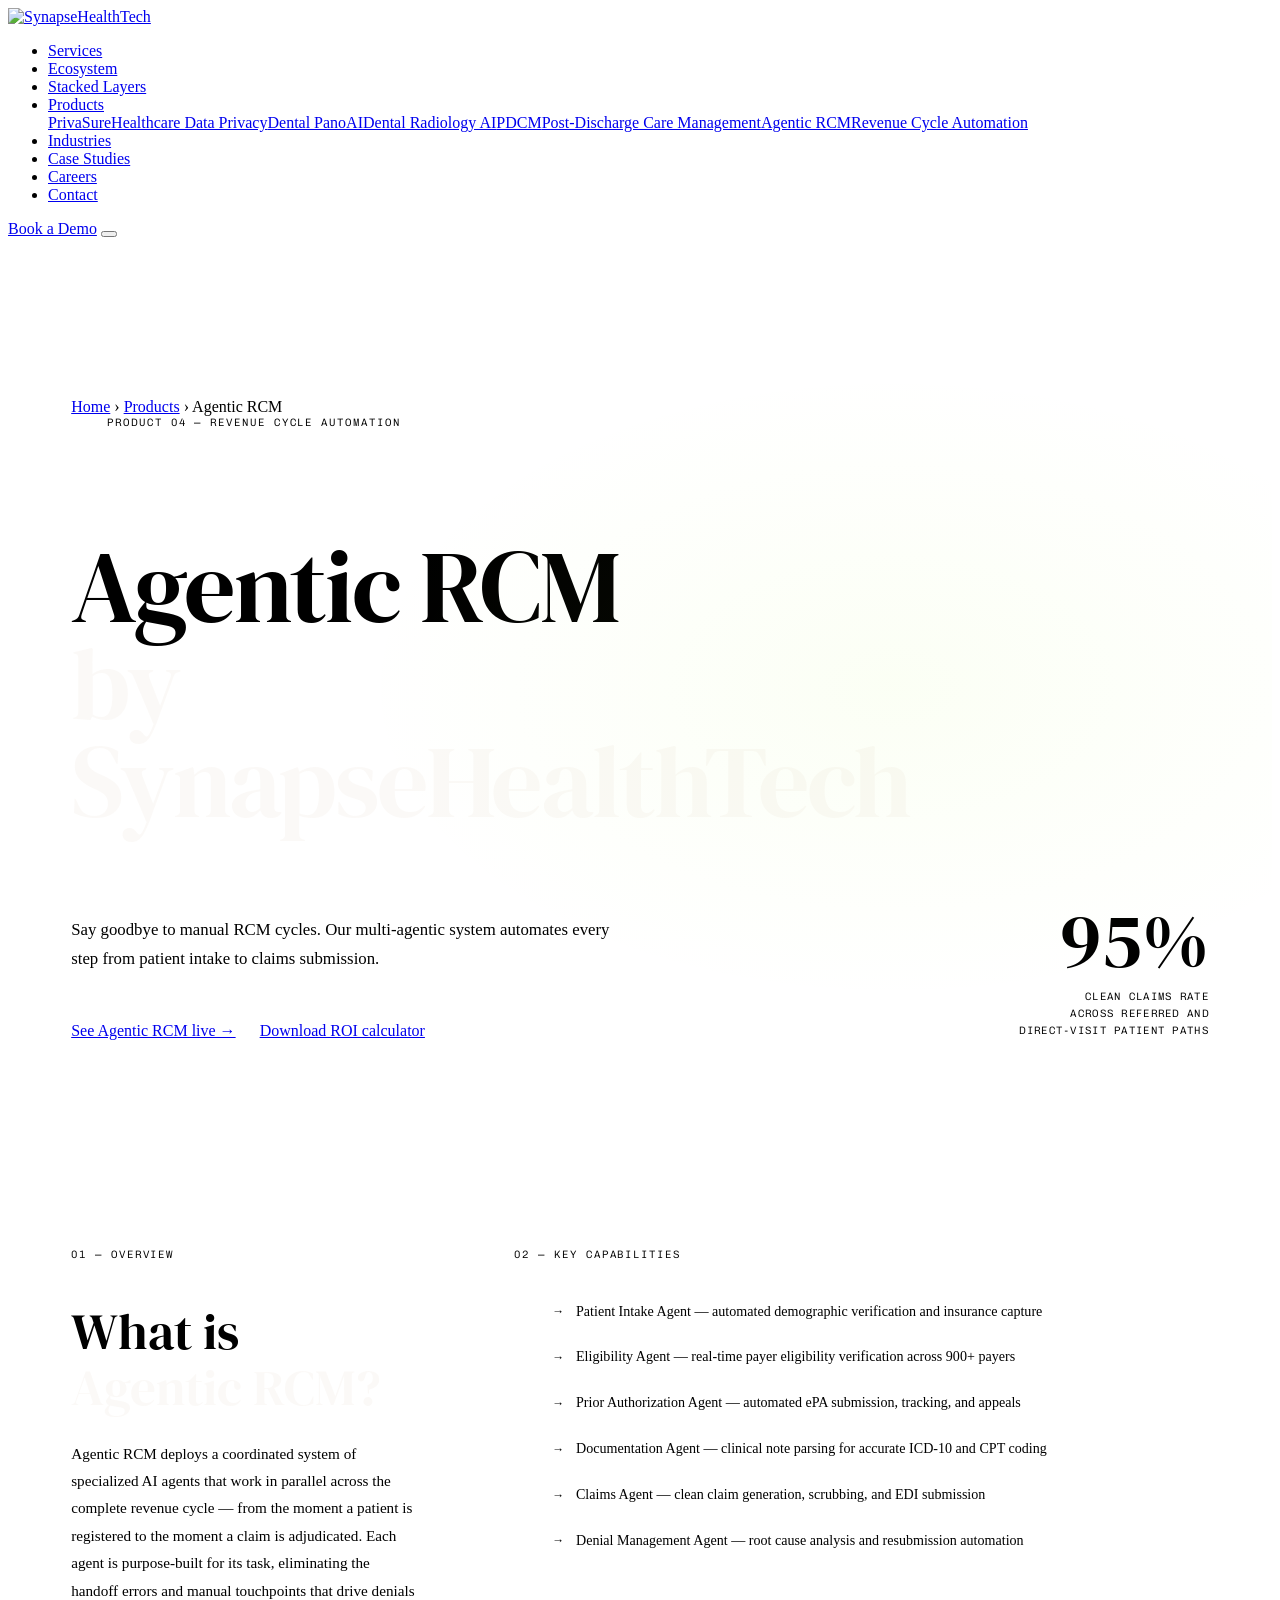
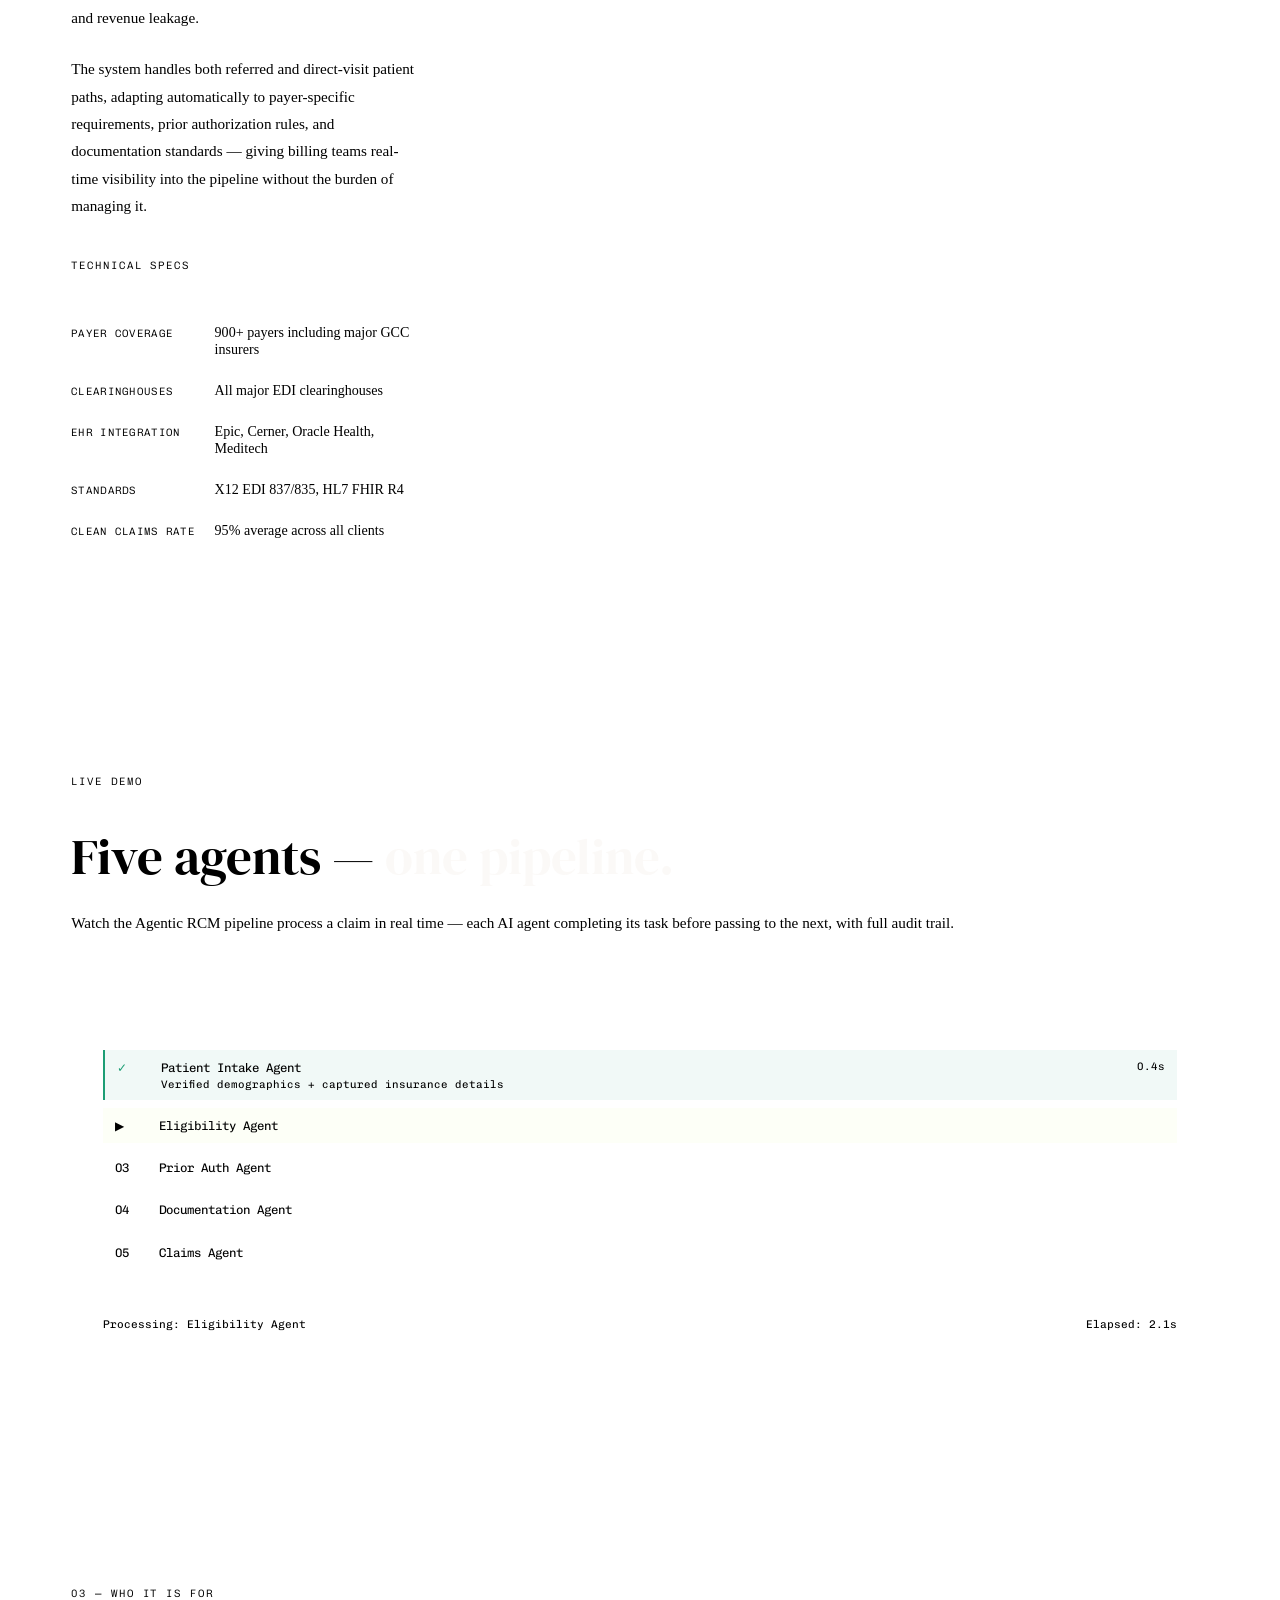
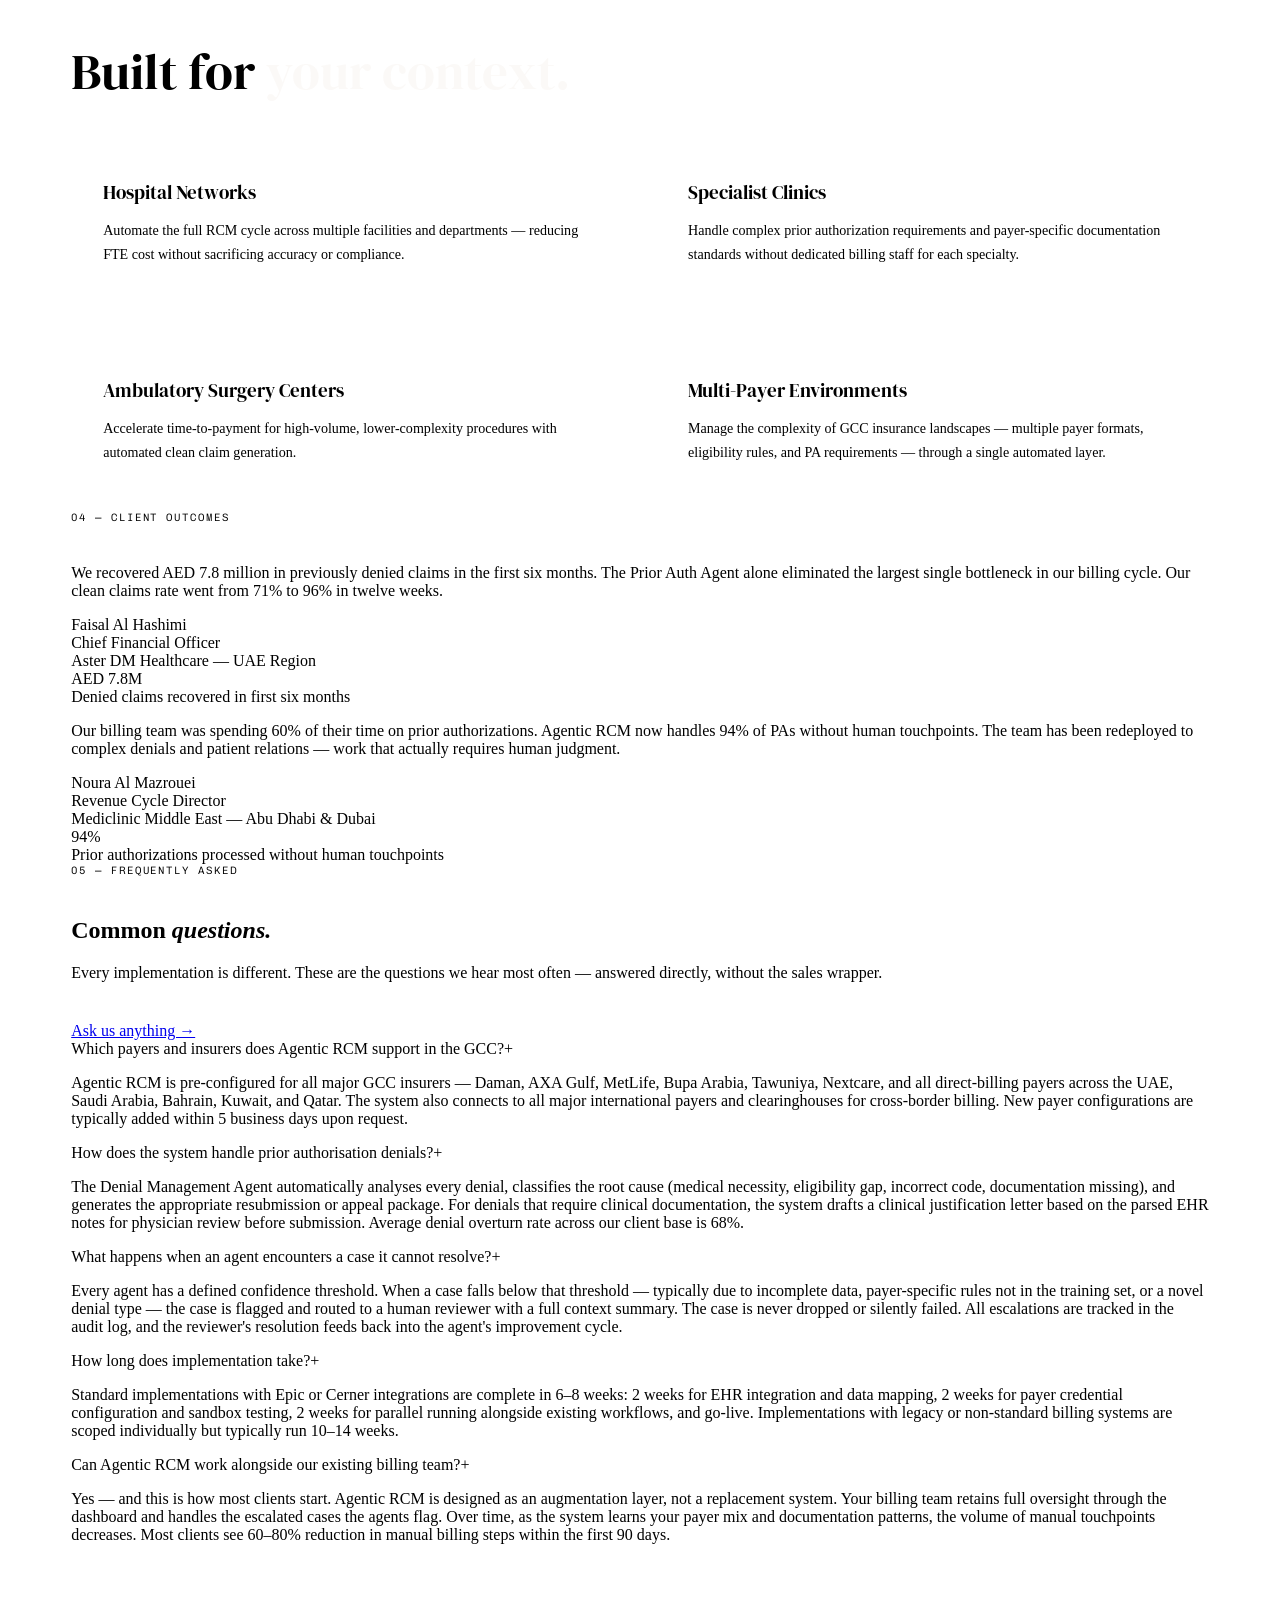
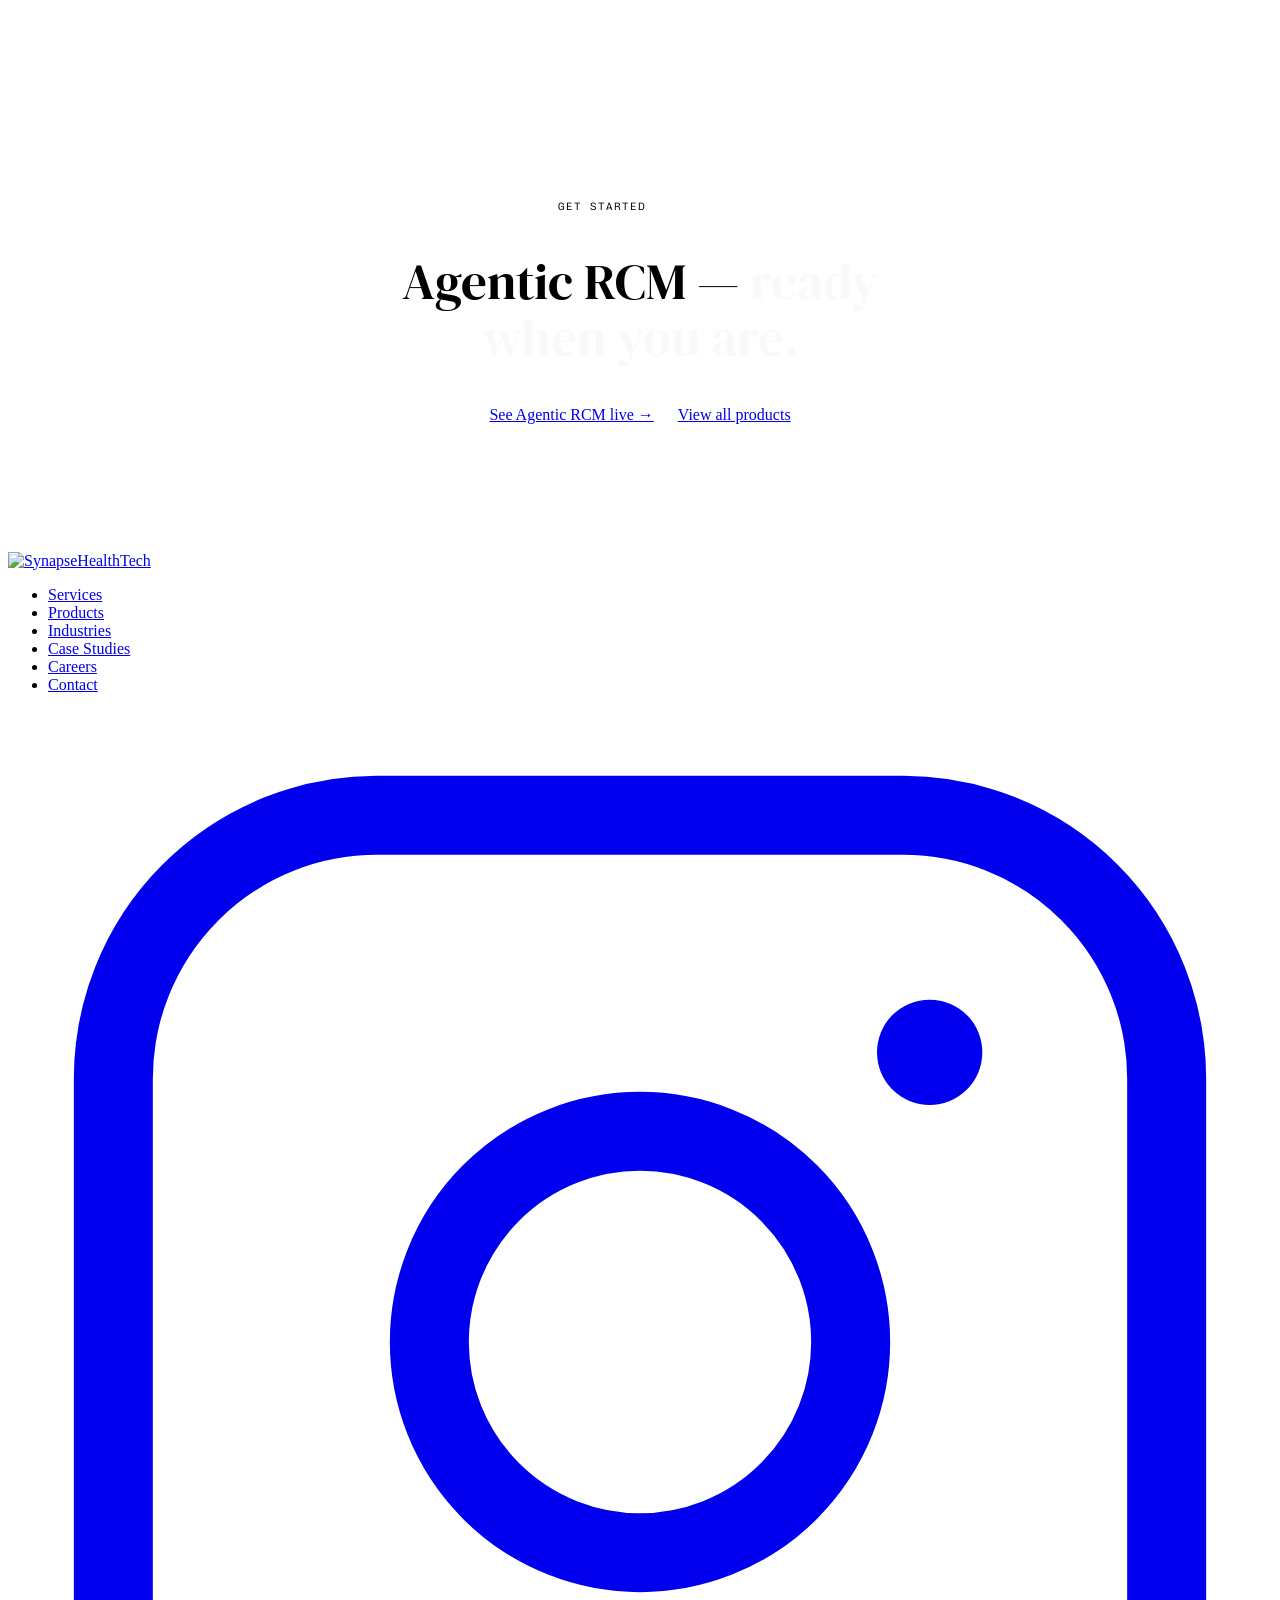
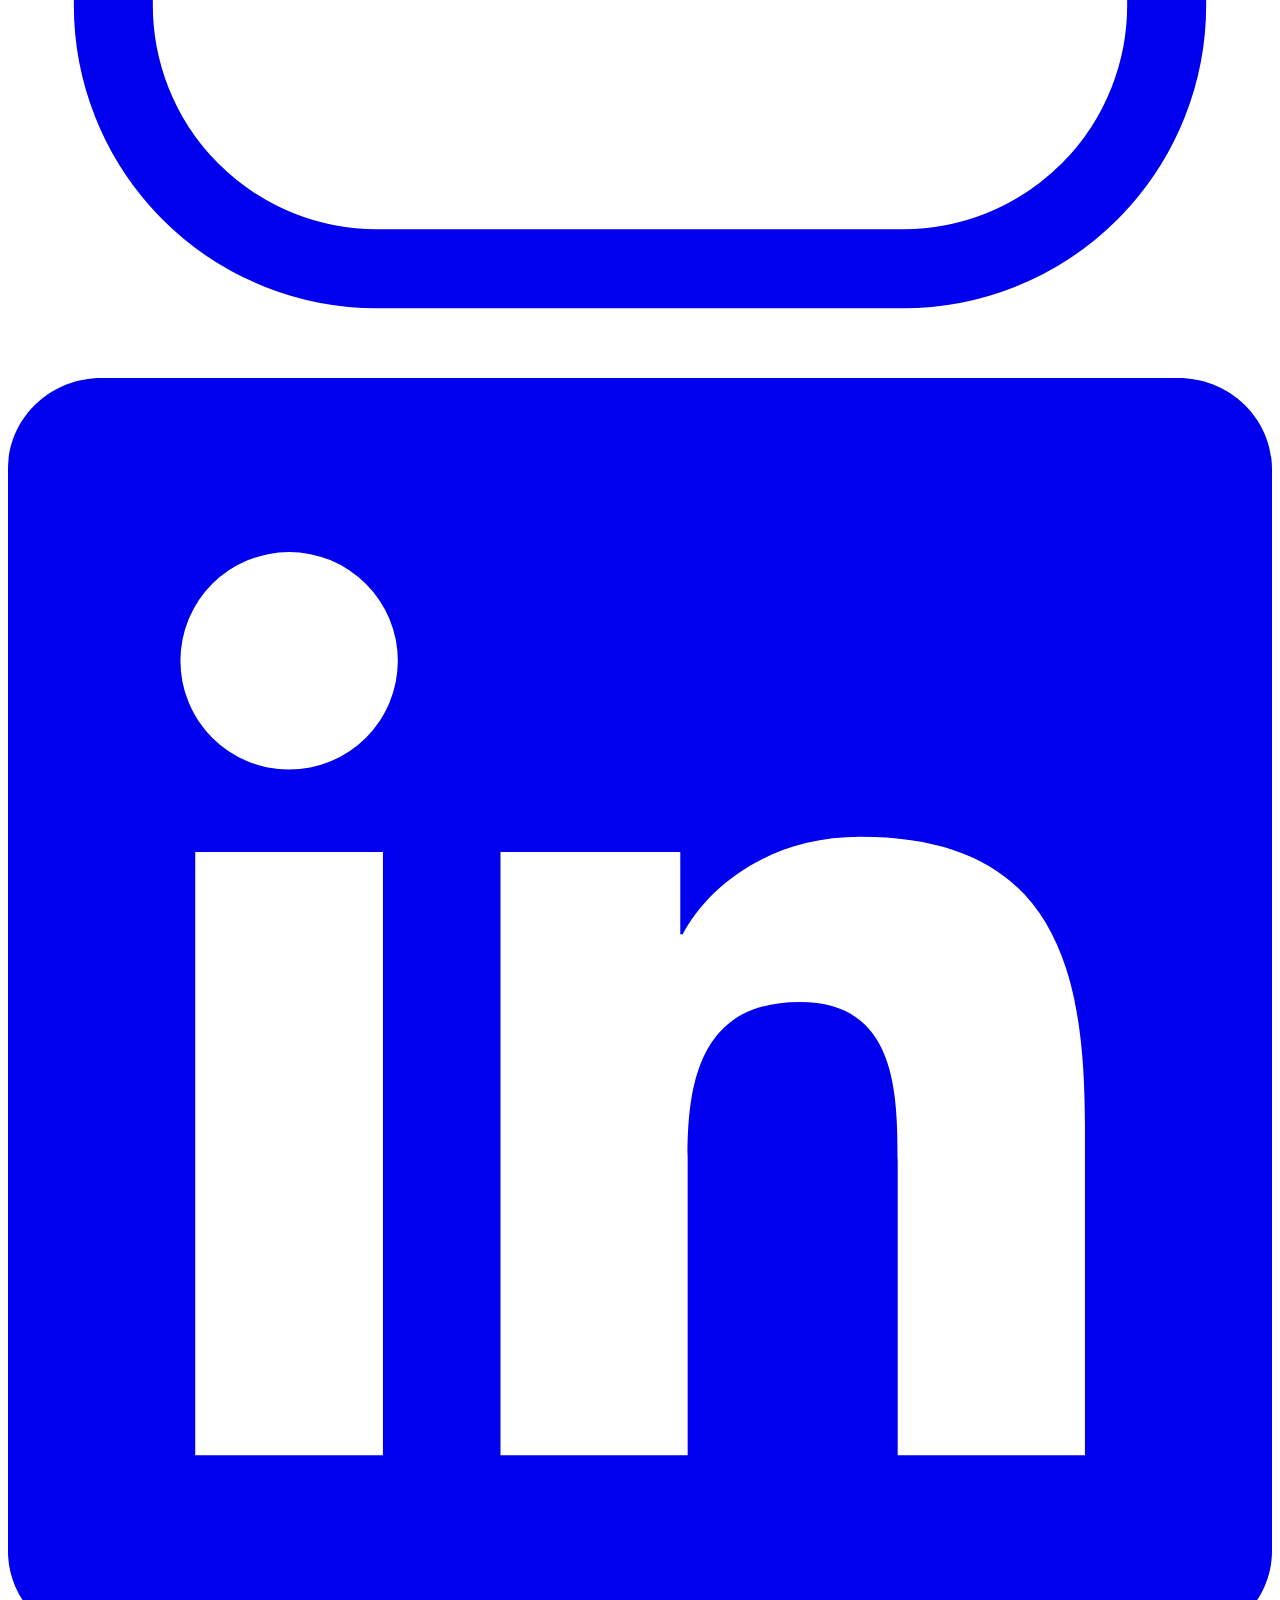
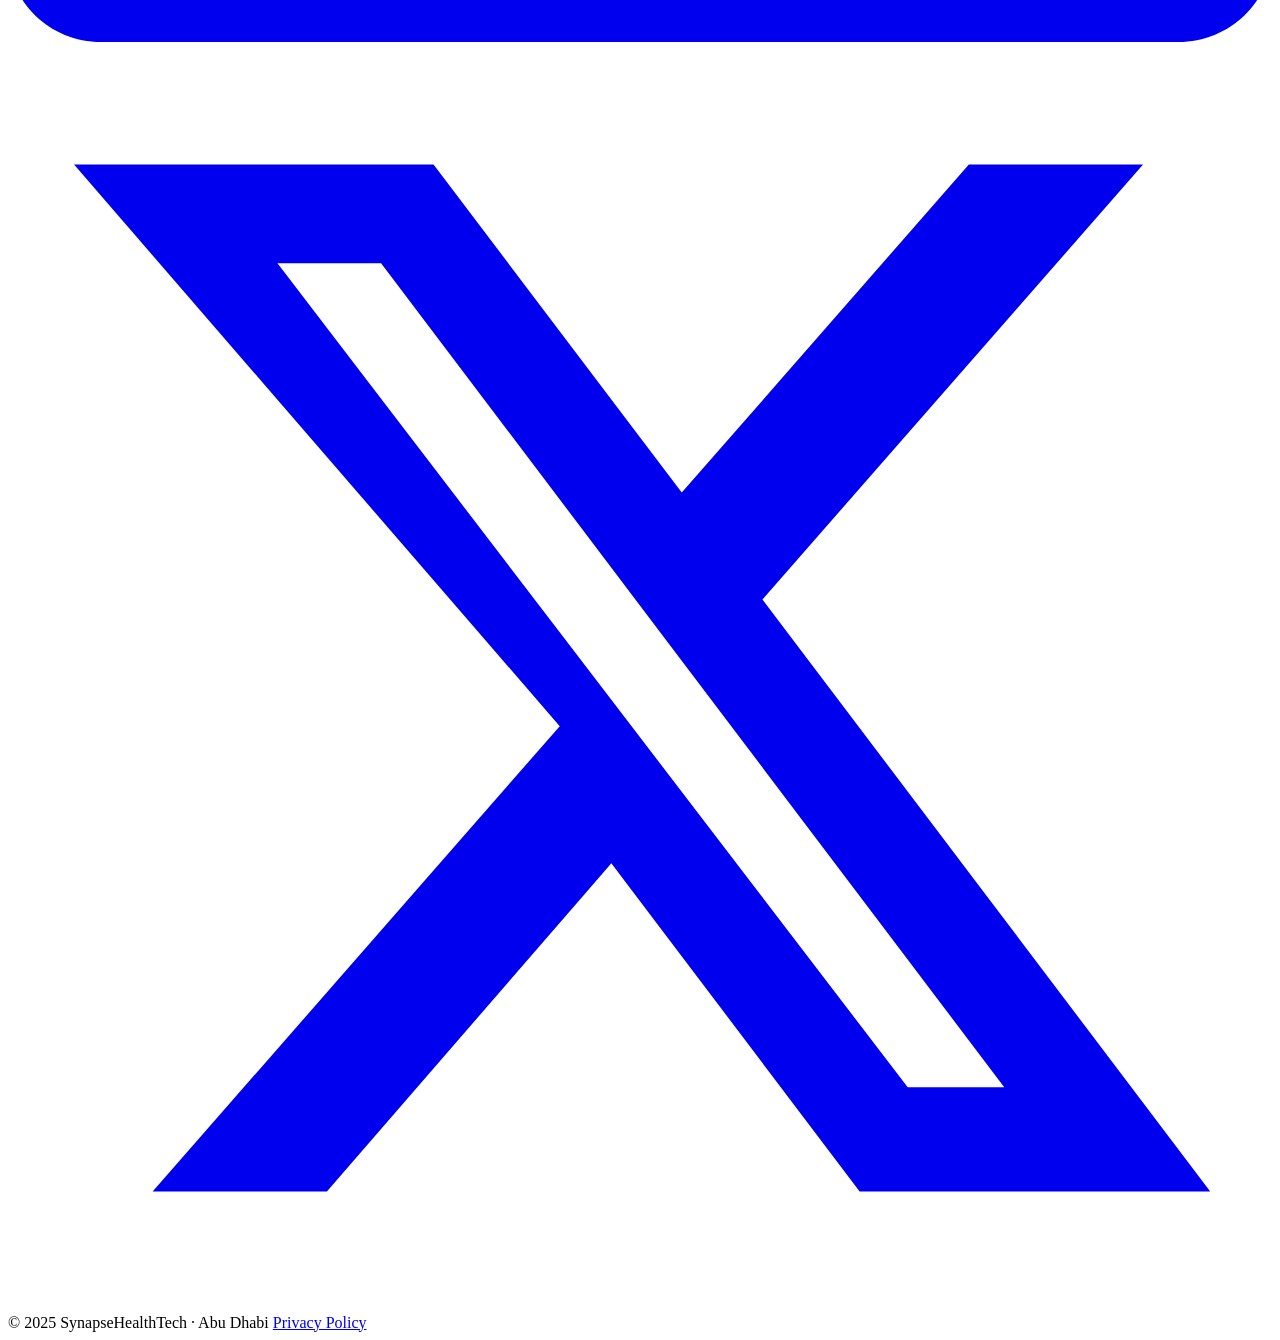
==== agentic-rcm.html @ e3114b1b "Initial commit: Synapse Health Tech website" ====
<!DOCTYPE html>
<html lang="en">
<head>
<base href="/Product%20DropDown/">
<meta charset="UTF-8">
<meta name="viewport" content="width=device-width, initial-scale=1.0">
<meta name="description" content="Multi-agentic RCM achieves 95% clean claims rates. Automates patient intake, eligibility, prior authorisation, clinical documentation parsing, and claims submission.">
<meta property="og:type" content="website">
<meta property="og:title" content="Agentic RCM — Revenue Cycle Automation | SynapseHealthTech">
<meta property="og:description" content="Multi-agentic RCM achieves 95% clean claims rates. Automates patient intake, eligibility, prior authorisation, clinical documentation parsing, and claims submission.">
<meta property="og:url" content="https://synapsehealthtech.com/agentic-rcm/">
<meta property="og:image" content="https://synapsehealthtech.com/assets/og-cover.png">
<meta property="og:site_name" content="SynapseHealthTech">
<meta name="twitter:card" content="summary_large_image">
<meta name="twitter:title" content="Agentic RCM — Revenue Cycle Automation | SynapseHealthTech">
<meta name="twitter:description" content="Multi-agentic RCM achieves 95% clean claims rates. Automates patient intake, eligibility, prior authorisation, clinical documentation parsing, and claims submission.">
<meta name="twitter:image" content="https://synapsehealthtech.com/assets/og-cover.png">
<title>Agentic RCM — SynapseHealthTech</title>
<link rel="preconnect" href="https://fonts.googleapis.com">
<link rel="preconnect" href="https://fonts.gstatic.com" crossorigin>
<link href="https://fonts.googleapis.com/css2?family=DM+Serif+Display:ital@0;1&family=Chivo+Mono:wght@300;400&family=DM+Sans:opsz,wght@9..40,300;9..40,400;9..40,500&display=swap" rel="stylesheet">
<link rel="stylesheet" href="assets/synapse.css">
<link rel="stylesheet" href="assets/responsive.css">
<link rel="stylesheet" href="assets/additions.css">
</head>
<body>
<div id="dot"></div>
<nav id="nav">
  <a href="index.html" class="logo"><img src="assets/Logo_Hi_Res.png" alt="SynapseHealthTech" width="auto" height="34" loading="eager"></a>
  <ul class="nl"><li><a href="services.html">Services</a></li><li><a href="ecosystem.html">Ecosystem</a></li><li><a href="ecosystemlayer.html">Stacked Layers</a></li><li class="nl-drop"><a href="products.html"class="act">Products</a><div class="nl-menu"><a href="privasure.html" class="nl-menu-item"><span class="nl-menu-item-n">PrivaSure</span><span class="nl-menu-item-t">Healthcare Data Privacy</span></a><a href="dental.html" class="nl-menu-item"><span class="nl-menu-item-n">Dental PanoAI</span><span class="nl-menu-item-t">Dental Radiology AI</span></a><a href="pdcm.html" class="nl-menu-item"><span class="nl-menu-item-n">PDCM</span><span class="nl-menu-item-t">Post-Discharge Care Management</span></a><a href="agentic-rcm.html" class="nl-menu-item"><span class="nl-menu-item-n">Agentic RCM</span><span class="nl-menu-item-t">Revenue Cycle Automation</span></a></div></li><li><a href="industries.html">Industries</a></li><li><a href="case-studies.html">Case Studies</a></li><li><a href="careers.html">Careers</a></li><li><a href="contact.html">Contact</a></li></ul>
  <a href="contact.html" class="nav-demo">Book a Demo</a>
  <button id="menu-btn" aria-label="Open navigation" aria-expanded="false">
    <span></span><span></span><span></span>
  </button>
</nav><style>
.prod-hero{padding:10rem 5% 6rem;position:relative;overflow:hidden;border-bottom:1px solid var(--ln)}
.prod-hero-amb{position:absolute;top:0;left:0;right:0;bottom:0;background:radial-gradient(ellipse 60% 50% at 70% 50%,rgba(190,252,66,.055) 0%,transparent 70%);pointer-events:none}
.prod-pretag{font-family:'Chivo Mono',monospace;font-size:.67rem;font-weight:300;letter-spacing:.18em;text-transform:uppercase;color:var(--a);margin-bottom:1.5rem;display:flex;align-items:center;gap:1rem}
.prod-pretag::before{content:'';width:20px;height:1px;background:var(--a)}
.prod-hero-inner{max-width:1280px;margin:0 auto;display:grid;grid-template-columns:1fr auto;align-items:end;gap:4rem}
.prod-hero-h1{font-family:'DM Serif Display',serif;font-size:clamp(3.5rem,8vw,7rem);font-weight:400;line-height:.95;letter-spacing:-.02em;color:var(--fg)}
.prod-hero-h1 em{color:rgba(239,235,226,.28);font-style:normal}
.prod-hero-sub{font-size:1.05rem;font-weight:300;color:var(--sub);line-height:1.75;max-width:540px;margin-top:2rem}
.prod-kpi-block{text-align:right;flex-shrink:0}
.prod-kpi-n{font-family:'DM Serif Display',serif;font-size:clamp(3rem,6vw,5.5rem);font-weight:400;color:var(--a);line-height:1}
.prod-kpi-l{font-family:'Chivo Mono',monospace;font-size:.67rem;font-weight:300;letter-spacing:.12em;text-transform:uppercase;color:var(--sub);margin-top:.6rem;line-height:1.6}
.prod-hero-acts{display:flex;gap:1.5rem;margin-top:3rem;flex-wrap:wrap}
.prod-sec2{padding:7rem 5%;border-bottom:1px solid var(--ln)}
.prod-sec2-inner{max-width:1280px;margin:0 auto;display:grid;grid-template-columns:1fr 2fr;gap:6rem;align-items:start}
.prod-sec2-inner.three{grid-template-columns:1fr 1fr 1fr;gap:3rem}
.prod-sec-label{font-family:'Chivo Mono',monospace;font-size:.67rem;font-weight:300;letter-spacing:.18em;text-transform:uppercase;color:var(--sub);margin-bottom:2.5rem;display:flex;align-items:center;gap:1rem}
.prod-sec-label::after{content:'';flex:1;height:1px;background:var(--ln);max-width:60px}
.prod-sec-h2{font-family:'DM Serif Display',serif;font-size:clamp(2rem,4vw,3.2rem);font-weight:400;line-height:1.1;color:var(--fg);margin-bottom:1.5rem}
.prod-sec-h2 em{color:rgba(239,235,226,.28);font-style:normal}
.prod-body{font-size:.95rem;font-weight:300;color:var(--sub);line-height:1.8;margin-bottom:1.5rem}
.feat-list{list-style:none;display:flex;flex-direction:column;gap:.75rem;margin-top:.5rem}
.feat-item{font-size:.88rem;font-weight:300;color:var(--fg);display:flex;align-items:start;gap:.9rem;padding-bottom:.75rem;border-bottom:1px solid var(--ln);line-height:1.55}
.feat-item:last-child{border-bottom:none}
.feat-item::before{content:'→';font-family:'Chivo Mono',monospace;font-size:.75rem;color:var(--a);flex-shrink:0;margin-top:.15em}
.spec-grid{display:grid;gap:0}
.spec-row{display:grid;grid-template-columns:1fr 1.6fr;gap:1rem;padding:.75rem 0;border-bottom:1px solid var(--ln);align-items:baseline}
.spec-row:first-child{border-top:1px solid var(--ln)}
.spec-key{font-family:'Chivo Mono',monospace;font-size:.67rem;font-weight:300;letter-spacing:.12em;text-transform:uppercase;color:var(--sub)}
.spec-val{font-size:.88rem;font-weight:300;color:var(--fg)}
.use-grid{display:grid;grid-template-columns:1fr 1fr;gap:2rem}
.use-card{padding:2rem;border:1px solid var(--ln);transition:border-color .25s}
.use-card:hover{border-color:rgba(190,252,66,.25)}
.use-card-h{font-family:'DM Serif Display',serif;font-size:1.2rem;font-weight:400;color:var(--fg);margin-bottom:.75rem}
.use-card-p{font-size:.88rem;font-weight:300;color:var(--sub);line-height:1.7}
.demo-section{padding:7rem 5%;border-bottom:1px solid var(--ln);background:var(--bg2)}
.demo-inner{max-width:1280px;margin:0 auto}
.demo-window{border:1px solid var(--ln);background:var(--bg3);padding:2rem;margin-top:3rem;font-family:'Chivo Mono',monospace}
.demo-bar{display:flex;gap:.6rem;margin-bottom:1.5rem}
.demo-dot{width:10px;height:10px;border-radius:50%;background:var(--ln)}
</style>

<section class="prod-hero">
  <div class="prod-hero-amb"></div>
  <div class="ct">
    <nav class="breadcrumb" aria-label="breadcrumb">
    <a href="index.html">Home</a>
    <span class="breadcrumb-sep">›</span>
    <a href="products.html">Products</a>
    <span class="breadcrumb-sep">›</span>
    <span class="breadcrumb-curr">Agentic RCM</span>
  </nav>
    <div class="prod-pretag fade">Product 04 — Revenue Cycle Automation</div>
    <div class="prod-hero-inner">
      <div>
        <h1 class="prod-hero-h1 fade">Agentic RCM<br><em>by SynapseHealthTech</em></h1>
        <p class="prod-hero-sub fade d1">Say goodbye to manual RCM cycles. Our multi-agentic system automates every step from patient intake to claims submission.</p>
        <div class="prod-hero-acts fade d2">
          <a href="contact.html" class="btn-filled">See Agentic RCM live →</a>
          <a href="contact.html" class="btn-ghost">Download ROI calculator</a>
        </div>
      </div>
      <div class="prod-kpi-block fade d1">
        <div class="prod-kpi-n">95%</div>
        <div class="prod-kpi-l">Clean claims rate<br>across referred and<br>direct-visit patient paths</div>
      </div>
    </div>
  </div>
</section>

<!-- OVERVIEW + CAPABILITIES + SPECS -->
<section class="prod-sec2">
  <div class="ct">
    <div class="prod-sec2-inner">
      <div>
        <div class="prod-sec-label fade">01 — Overview</div>
        <h2 class="prod-sec-h2 fade">What is <em>Agentic RCM?</em></h2>
        <p class="prod-body fade">Agentic RCM deploys a coordinated system of specialized AI agents that work in parallel across the complete revenue cycle — from the moment a patient is registered to the moment a claim is adjudicated. Each agent is purpose-built for its task, eliminating the handoff errors and manual touchpoints that drive denials and revenue leakage.</p>
        <p class="prod-body fade">The system handles both referred and direct-visit patient paths, adapting automatically to payer-specific requirements, prior authorization rules, and documentation standards — giving billing teams real-time visibility into the pipeline without the burden of managing it.</p>
        <div style="margin-top:2.5rem">
          <div class="prod-sec-label fade">Technical specs</div>
          <div class="spec-grid fade"><div class="spec-row"><div class="spec-key">Payer Coverage</div><div class="spec-val">900+ payers including major GCC insurers</div></div>
<div class="spec-row"><div class="spec-key">Clearinghouses</div><div class="spec-val">All major EDI clearinghouses</div></div>
<div class="spec-row"><div class="spec-key">EHR Integration</div><div class="spec-val">Epic, Cerner, Oracle Health, Meditech</div></div>
<div class="spec-row"><div class="spec-key">Standards</div><div class="spec-val">X12 EDI 837/835, HL7 FHIR R4</div></div>
<div class="spec-row"><div class="spec-key">Clean Claims Rate</div><div class="spec-val">95% average across all clients</div></div></div>
        </div>
      </div>
      <div>
        <div class="prod-sec-label fade">02 — Key capabilities</div>
        <ul class="feat-list"><li class="feat-item">Patient Intake Agent — automated demographic verification and insurance capture</li>
<li class="feat-item">Eligibility Agent — real-time payer eligibility verification across 900+ payers</li>
<li class="feat-item">Prior Authorization Agent — automated ePA submission, tracking, and appeals</li>
<li class="feat-item">Documentation Agent — clinical note parsing for accurate ICD-10 and CPT coding</li>
<li class="feat-item">Claims Agent — clean claim generation, scrubbing, and EDI submission</li>
<li class="feat-item">Denial Management Agent — root cause analysis and resubmission automation</li></ul>
      </div>
    </div>
  </div>
</section>

<div class="demo-section">
  <div class="demo-inner">
    <div class="prod-sec-label fade">Live demo</div>
    <div class="prod-sec-h2 fade">Five agents — <em>one pipeline.</em></div>
    <p class="prod-body fade">Watch the Agentic RCM pipeline process a claim in real time — each AI agent completing its task before passing to the next, with full audit trail.</p>
    <div class="demo-window fade d1">
      <div class="demo-bar"><div class="demo-dot"></div><div class="demo-dot"></div><div class="demo-dot"></div></div>
      <div id="rcm-pipeline" style="font-size:.78rem;display:flex;flex-direction:column;gap:.5rem"></div>
      <div style="margin-top:1.5rem;padding-top:1.5rem;border-top:1px solid var(--ln);display:flex;justify-content:space-between;font-size:.7rem;color:var(--sub)">
        <span id="rcm-status">Initializing pipeline...</span>
        <span id="rcm-time">Elapsed: 0.0s</span>
      </div>
    </div>
  </div>
</div>
<script>
const rcmAgents=[
  {name:'Patient Intake Agent',task:'Verified demographics + captured insurance details',time:'0.4s',icon:'01'},
  {name:'Eligibility Agent',task:'Confirmed active coverage — Daman Enhanced (Group)',time:'1.1s',icon:'02'},
  {name:'Prior Auth Agent',task:'ePA submitted and approved — Auth #DA-2024-88341',time:'3.8s',icon:'03'},
  {name:'Documentation Agent',task:'Parsed clinical notes → ICD-10: M54.5, CPT: 99214',time:'0.9s',icon:'04'},
  {name:'Claims Agent',task:'Clean claim generated + submitted via EDI 837P',time:'0.3s',icon:'05'},
];
let ra=0,elapsed=0,tickTimer=null,advTimer=null;

function renderRCM(){
  var pipeline=document.getElementById('rcm-pipeline');
  var status=document.getElementById('rcm-status');
  if(!pipeline)return;
  pipeline.innerHTML=rcmAgents.map(function(a,i){
    var done=i<ra;
    var active=i===ra;
    var bg=done?'rgba(29,158,117,.06)':active?'rgba(190,252,66,.04)':'rgba(255,255,255,.02)';
    var border=done?'#1D9E75':active?'var(--a)':'var(--ln)';
    var iconColor=done?'#1D9E75':active?'var(--a)':'var(--sub)';
    var iconLabel=done?'✓':active?'▶':a.icon;
    var nameColor=done||active?'var(--fg)':'var(--sub)';
    var taskLine=done?('<div style="color:var(--sub);font-size:.68rem;margin-top:.2rem">'+a.task+'</div>'):'';
    var timeLabel=done?a.time:'';
    return '<div style="display:grid;grid-template-columns:2rem 1fr auto;gap:.75rem;padding:.6rem .75rem;background:'+bg+';border-left:2px solid '+border+'">'
      +'<span style="color:'+iconColor+';font-family:Chivo Mono,monospace">'+iconLabel+'</span>'
      +'<div><div style="color:'+nameColor+'">'+a.name+'</div>'+taskLine+'</div>'
      +'<span style="color:var(--sub);font-size:.68rem">'+timeLabel+'</span>'
      +'</div>';
  }).join('');
  if(status){
    status.textContent=ra<rcmAgents.length
      ?'Processing: '+rcmAgents[ra].name
      :'✓ Claim submitted — clean claim, no edits required';
  }
}

function tick(){
  elapsed=Math.round((elapsed+0.1)*10)/10;
  var el=document.getElementById('rcm-time');
  if(el)el.textContent='Elapsed: '+elapsed.toFixed(1)+'s';
}

function stopAll(){
  if(tickTimer){clearInterval(tickTimer);tickTimer=null;}
  if(advTimer){clearInterval(advTimer);advTimer=null;}
}

function startCycle(){
  ra=0;elapsed=0;
  renderRCM();
  tickTimer=setInterval(tick,100);
  advTimer=setInterval(function(){
    if(ra<rcmAgents.length){
      ra++;
      renderRCM();
    } else {
      stopAll();
      setTimeout(function(){startCycle();},3500);
    }
  },1100);
}

setTimeout(function(){startCycle();},600);
</script>

<!-- USE CASES -->
<section class="prod-sec2">
  <div class="ct">
    <div class="prod-sec-label fade">03 — Who it is for</div>
    <h2 class="prod-sec-h2 fade">Built for <em>your context.</em></h2>
    <div class="use-grid" style="margin-top:3rem"><div class="use-card fade"><div class="use-card-h">Hospital Networks</div><p class="use-card-p">Automate the full RCM cycle across multiple facilities and departments — reducing FTE cost without sacrificing accuracy or compliance.</p></div>
<div class="use-card fade"><div class="use-card-h">Specialist Clinics</div><p class="use-card-p">Handle complex prior authorization requirements and payer-specific documentation standards without dedicated billing staff for each specialty.</p></div>
<div class="use-card fade"><div class="use-card-h">Ambulatory Surgery Centers</div><p class="use-card-p">Accelerate time-to-payment for high-volume, lower-complexity procedures with automated clean claim generation.</p></div>
<div class="use-card fade"><div class="use-card-h">Multi-Payer Environments</div><p class="use-card-p">Manage the complexity of GCC insurance landscapes — multiple payer formats, eligibility rules, and PA requirements — through a single automated layer.</p></div></div>
  </div>
<section class="testi-section">
  <div class="testi-inner">
    <div class="prod-sec-label fade">04 — Client outcomes</div>
    <div class="testi-grid">
      <div class="testi-card fade">
        <p class="testi-q">We recovered AED 7.8 million in previously denied claims in the first six months. The Prior Auth Agent alone eliminated the largest single bottleneck in our billing cycle. Our clean claims rate went from 71% to 96% in twelve weeks.</p>
        <div class="testi-meta">
          <div class="testi-name">Faisal Al Hashimi</div>
          <div class="testi-role">Chief Financial Officer<br>Aster DM Healthcare — UAE Region</div>
          <div class="testi-outcome">AED 7.8M</div>
          <div class="testi-outcome-l">Denied claims recovered in first six months</div>
        </div>
      </div>
      <div class="testi-card fade d1">
        <p class="testi-q">Our billing team was spending 60% of their time on prior authorizations. Agentic RCM now handles 94% of PAs without human touchpoints. The team has been redeployed to complex denials and patient relations — work that actually requires human judgment.</p>
        <div class="testi-meta">
          <div class="testi-name">Noura Al Mazrouei</div>
          <div class="testi-role">Revenue Cycle Director<br>Mediclinic Middle East — Abu Dhabi &amp; Dubai</div>
          <div class="testi-outcome">94%</div>
          <div class="testi-outcome-l">Prior authorizations processed without human touchpoints</div>
        </div>
      </div>
    </div>
  </div>
</section>

<section class="faq-section">
  <div class="faq-inner">
    <div class="prod-sec-label fade">05 — Frequently asked</div>
    <div class="faq-layout">
      <div>
        <h2 class="faq-intro-h fade">Common <em>questions.</em></h2>
        <p class="faq-intro-p fade">Every implementation is different. These are the questions we hear most often — answered directly, without the sales wrapper.</p>
        <div style="margin-top:2.5rem" class="fade d1">
          <a href="contact.html" class="btn-ghost" style="display:inline-flex">Ask us anything →</a>
        </div>
      </div>
      <div class="faq-list">
    <div class="faq-item">
      <div class="faq-q"><span class="faq-q-text">Which payers and insurers does Agentic RCM support in the GCC?</span><span class="faq-icon">+</span></div>
      <div class="faq-a"><p class="faq-a-text">Agentic RCM is pre-configured for all major GCC insurers — Daman, AXA Gulf, MetLife, Bupa Arabia, Tawuniya, Nextcare, and all direct-billing payers across the UAE, Saudi Arabia, Bahrain, Kuwait, and Qatar. The system also connects to all major international payers and clearinghouses for cross-border billing. New payer configurations are typically added within 5 business days upon request.</p></div>
    </div>
    <div class="faq-item">
      <div class="faq-q"><span class="faq-q-text">How does the system handle prior authorisation denials?</span><span class="faq-icon">+</span></div>
      <div class="faq-a"><p class="faq-a-text">The Denial Management Agent automatically analyses every denial, classifies the root cause (medical necessity, eligibility gap, incorrect code, documentation missing), and generates the appropriate resubmission or appeal package. For denials that require clinical documentation, the system drafts a clinical justification letter based on the parsed EHR notes for physician review before submission. Average denial overturn rate across our client base is 68%.</p></div>
    </div>
    <div class="faq-item">
      <div class="faq-q"><span class="faq-q-text">What happens when an agent encounters a case it cannot resolve?</span><span class="faq-icon">+</span></div>
      <div class="faq-a"><p class="faq-a-text">Every agent has a defined confidence threshold. When a case falls below that threshold — typically due to incomplete data, payer-specific rules not in the training set, or a novel denial type — the case is flagged and routed to a human reviewer with a full context summary. The case is never dropped or silently failed. All escalations are tracked in the audit log, and the reviewer's resolution feeds back into the agent's improvement cycle.</p></div>
    </div>
    <div class="faq-item">
      <div class="faq-q"><span class="faq-q-text">How long does implementation take?</span><span class="faq-icon">+</span></div>
      <div class="faq-a"><p class="faq-a-text">Standard implementations with Epic or Cerner integrations are complete in 6–8 weeks: 2 weeks for EHR integration and data mapping, 2 weeks for payer credential configuration and sandbox testing, 2 weeks for parallel running alongside existing workflows, and go-live. Implementations with legacy or non-standard billing systems are scoped individually but typically run 10–14 weeks.</p></div>
    </div>
    <div class="faq-item">
      <div class="faq-q"><span class="faq-q-text">Can Agentic RCM work alongside our existing billing team?</span><span class="faq-icon">+</span></div>
      <div class="faq-a"><p class="faq-a-text">Yes — and this is how most clients start. Agentic RCM is designed as an augmentation layer, not a replacement system. Your billing team retains full oversight through the dashboard and handles the escalated cases the agents flag. Over time, as the system learns your payer mix and documentation patterns, the volume of manual touchpoints decreases. Most clients see 60–80% reduction in manual billing steps within the first 90 days.</p></div>
    </div>
      </div>
    </div>
  </div>
</section>

</section>

<!-- CTA -->
<section style="padding:8rem 5%;text-align:center;border-bottom:1px solid var(--ln)">
  <div class="ct">
    <div class="prod-sec-label fade" style="justify-content:center">Get started</div>
    <h2 class="prod-sec-h2 fade" style="text-align:center;max-width:600px;margin:0 auto 2.5rem">Agentic RCM — <em>ready when you are.</em></h2>
    <div style="display:flex;gap:1.5rem;justify-content:center;flex-wrap:wrap" class="fade d1">
      <a href="contact.html" class="btn-filled">See Agentic RCM live →</a>
      <a href="products.html" class="btn-ghost">View all products</a>
    </div>
  </div>
</section>

<style>
@media(max-width:767px){
  .prod-hero-inner{grid-template-columns:1fr!important;gap:2rem!important}
  .prod-kpi-block{text-align:left!important}
  .prod-sec2-inner{grid-template-columns:1fr!important;gap:3rem!important}
  .use-grid{grid-template-columns:1fr!important}
  .prod-hero{padding:8rem 5% 4rem}
}
</style>

<footer>
  <div class="ft-top">
    <a href="index.html" class="logo"><img src="assets/Logo_Hi_Res.png" alt="SynapseHealthTech"></a>
    <ul class="fl"><li><a href="services.html">Services</a></li><li><a href="products.html">Products</a></li><li><a href="industries.html">Industries</a></li><li><a href="case-studies.html">Case Studies</a></li><li><a href="careers.html">Careers</a></li><li><a href="contact.html">Contact</a></li></ul>
    <div class="footer-social">
      <a href="https://instagram.com/synapsehealthtech" target="_blank" rel="noopener" aria-label="Instagram"><svg viewBox="0 0 24 24" fill="none" stroke="currentColor" stroke-width="1.5" stroke-linecap="round" stroke-linejoin="round"><rect x="2" y="2" width="20" height="20" rx="5" ry="5"/><circle cx="12" cy="12" r="4"/><circle cx="17.5" cy="6.5" r="1" fill="currentColor" stroke="none"/></svg></a>
      <a href="https://linkedin.com/company/synapsehealthtech" target="_blank" rel="noopener" aria-label="LinkedIn"><svg viewBox="0 0 24 24" fill="currentColor"><path d="M20.447 20.452h-3.554v-5.569c0-1.328-.027-3.037-1.852-3.037-1.853 0-2.136 1.445-2.136 2.939v5.667H9.351V9h3.414v1.561h.046c.477-.9 1.637-1.85 3.37-1.85 3.601 0 4.267 2.37 4.267 5.455v6.286zM5.337 7.433a2.062 2.062 0 01-2.063-2.065 2.064 2.064 0 112.063 2.065zm1.782 13.019H3.555V9h3.564v11.452zM22.225 0H1.771C.792 0 0 .774 0 1.729v20.542C0 23.227.792 24 1.771 24h20.451C23.2 24 24 23.227 24 22.271V1.729C24 .774 23.2 0 22.222 0h.003z"/></svg></a>
      <a href="https://x.com/synapseHT" target="_blank" rel="noopener" aria-label="X (Twitter)"><svg viewBox="0 0 24 24" fill="currentColor"><path d="M18.244 2.25h3.308l-7.227 8.26 8.502 11.24H16.17l-4.714-6.231-5.401 6.231H2.746l7.73-8.835L1.254 2.25H8.08l4.713 6.23zm-1.161 17.52h1.833L7.084 4.126H5.117z"/></svg></a>
    </div>
  </div>
  <div class="ft-bottom">
    <span class="fc">© 2025 SynapseHealthTech · Abu Dhabi</span>
    <a href="#" class="fc-link">Privacy Policy</a>
  </div>
</footer>
<script>
const dot=document.getElementById('dot');
document.addEventListener('mousemove',e=>{dot.style.left=e.clientX+'px';dot.style.top=e.clientY+'px'});
document.querySelectorAll('a,.sr,.pr,.ind-item,.role-row,.cert').forEach(el=>{el.addEventListener('mouseenter',()=>document.body.classList.add('lh'));el.addEventListener('mouseleave',()=>document.body.classList.remove('lh'))});
const nav=document.getElementById('nav');
window.addEventListener('scroll',()=>nav.classList.toggle('dim',scrollY>80),{passive:true});
const io=new IntersectionObserver(entries=>entries.forEach(e=>{if(e.isIntersecting){e.target.classList.add('on');io.unobserve(e.target)}}),{threshold:0.1});
document.querySelectorAll('.fade').forEach(el=>io.observe(el));
// Hamburger
const menuBtn=document.getElementById('menu-btn');
if(menuBtn){menuBtn.addEventListener('click',()=>{const open=document.body.classList.toggle('menu-open');menuBtn.setAttribute('aria-expanded',open);document.body.style.overflow=open?'hidden':''});document.querySelectorAll('.nl a').forEach(a=>{a.addEventListener('click',()=>{document.body.classList.remove('menu-open');document.body.style.overflow='';menuBtn.setAttribute('aria-expanded',false)})});document.addEventListener('keydown',e=>{if(e.key==='Escape'&&document.body.classList.contains('menu-open')){document.body.classList.remove('menu-open');document.body.style.overflow='';menuBtn.setAttribute('aria-expanded',false)}});}
if(window.matchMedia('(hover: none)').matches){const d=document.getElementById('dot');if(d)d.style.display='none';}

// ── PRODUCTS DROPDOWN ──
document.querySelectorAll('.nl-drop').forEach(function(d){
  d.addEventListener('mouseenter',function(){d.classList.add('open')});
  d.addEventListener('mouseleave',function(){d.classList.remove('open')});
});

// ── FAQ ACCORDION ──
document.querySelectorAll('.faq-item').forEach(function(item){
  item.querySelector('.faq-q').addEventListener('click',function(){
    var isOpen=item.classList.contains('open');
    document.querySelectorAll('.faq-item').forEach(function(i){i.classList.remove('open')});
    if(!isOpen)item.classList.add('open');
  });
});
</script>
</body>
</html>
---- assets/synapse.css ----
/* ============================================================
   SYNAPSEHEATHTECH — SHARED STYLESHEET
   synapse.css · v1.0.0
   ============================================================
   Table of Contents
   00  Design Tokens (CSS Custom Properties)
   01  Reset & Base
   02  Cursor
   03  Navigation
   04  Typography Utilities
   05  Layout Utilities
   06  Section Label
   07  Reveal Animations (.fade)
   08  Text Link
   09  Footer
   10  Page Hero (inner pages)
   11  Accordion (Services & Products)
   12  Certifications / Tags
   13  CTA Strip
   ============================================================ */


/* ── 00  DESIGN TOKENS ──────────────────────────────────────
   Single source of truth. Override per-page if needed.
──────────────────────────────────────────────────────────── */
:root {
  /* Backgrounds — dark warm scale */
  --bg:    #0F0E0B;   /* page background */
  --bg2:   #161410;   /* alternate section background */
  --bg3:   #1D1A14;   /* tertiary / quote sections */
  --faint: #252219;   /* card / inset backgrounds */

  /* Foreground */
  --fg:    #EFEBE2;   /* primary text */
  --sub:   #706960;   /* secondary / muted text */

  /* Accent — Acid Lime */
  --a:     #BEFC42;   /* primary accent: borders, hovers, highlights */
  --a-dim: rgba(190, 252, 66, 0.10);  /* very faint accent fill */

  /* Lines & Borders */
  --ln:    rgba(239, 235, 226, 0.07);  /* default rule/border */
  --lnh:   rgba(239, 235, 226, 0.14);  /* hover rule/border */

  /* Typography — see 04 */
  --font-serif: 'DM Serif Display', Georgia, serif;
  --font-mono:  'Chivo Mono', 'Courier New', monospace;
  --font-sans:  'DM Sans', system-ui, sans-serif;

  /* Spacing scale */
  --sp-xs:  0.5rem;
  --sp-sm:  1rem;
  --sp-md:  2rem;
  --sp-lg:  4rem;
  --sp-xl:  7rem;

  /* Layout */
  --max-w:  1280px;
  --pad-x:  5%;
}


/* ── 01  RESET & BASE ───────────────────────────────────────── */
*, *::before, *::after {
  box-sizing: border-box;
  margin: 0;
  padding: 0;
}
html {
  scroll-behavior: smooth;
  font-size: 16px;
}
body {
  font-family: var(--font-sans);
  background: var(--bg);
  color: var(--fg);
  overflow-x: hidden;
  cursor: none;
  -webkit-font-smoothing: antialiased;
  opacity: 0;
  animation: pageIn 0.45s 0.1s ease forwards;
}
@keyframes pageIn { to { opacity: 1 } }

img { display: block; max-width: 100%; }
a  { text-decoration: none; }


/* ── 02  CURSOR ─────────────────────────────────────────────── */
#dot {
  position: fixed;
  width: 8px;
  height: 8px;
  background: var(--a);
  border-radius: 50%;
  pointer-events: none;
  z-index: 9999;
  transform: translate(-50%, -50%);
  mix-blend-mode: exclusion;
  transition: width 0.2s, height 0.2s;
}
body.lh #dot {
  width: 30px;
  height: 30px;
}


/* ── 03  NAVIGATION ─────────────────────────────────────────── */
nav {
  position: fixed;
  top: 0; left: 0; right: 0;
  z-index: 200;
  display: flex;
  align-items: center;
  justify-content: space-between;
  padding: 1.1rem var(--pad-x);
  transition: background 0.4s;
}
nav.dim {
  background: rgba(15, 14, 11, 0.88);
  backdrop-filter: blur(16px);
  -webkit-backdrop-filter: blur(16px);
}
.logo img {
  height: 34px;
  mix-blend-mode: screen; /* knocks out black logo background */
}
.nl {
  display: flex;
  gap: 2.2rem;
  list-style: none;
}
.nl a {
  font-family: var(--font-mono);
  font-size: 0.66rem;
  font-weight: 300;
  letter-spacing: 0.1em;
  text-transform: uppercase;
  color: var(--sub);
  cursor: none;
  transition: color 0.2s;
}
.nl a:hover,
.nl a.act { color: var(--fg); }


/* ── 04  TYPOGRAPHY UTILITIES ───────────────────────────────── */
.t-serif {
  font-family: var(--font-serif);
  font-weight: 400;
}
.t-mono {
  font-family: var(--font-mono);
  font-weight: 300;
}
.t-sans {
  font-family: var(--font-sans);
  font-weight: 300;
}


/* ── 05  LAYOUT UTILITIES ───────────────────────────────────── */
.ct {
  max-width: var(--max-w);
  margin: 0 auto;
  padding: 0 var(--pad-x);
}
.grid-2 { display: grid; grid-template-columns: 1fr 1fr; gap: 4rem; }
.grid-3 { display: grid; grid-template-columns: 1fr 1fr 1fr; gap: 2rem; }
.grid-4 { display: grid; grid-template-columns: repeat(4, 1fr); }


/* ── 06  SECTION LABEL (.sl) ────────────────────────────────── */
.sl {
  font-family: var(--font-mono);
  font-size: 0.67rem;
  font-weight: 300;
  letter-spacing: 0.18em;
  text-transform: uppercase;
  color: var(--sub);
  margin-bottom: 3.5rem;
  display: flex;
  align-items: center;
  gap: 1rem;
}
.sl::before {
  content: '';
  width: 20px;
  height: 1px;
  background: var(--a);
  flex-shrink: 0;
}
.sl::after {
  content: '';
  flex: 1;
  height: 1px;
  background: var(--ln);
}


/* ── 07  REVEAL ANIMATIONS ──────────────────────────────────── */
/*
   Usage: add class="fade" to any element.
   Add .d1–.d4 for staggered delays.
   JS IntersectionObserver adds .on when in view.
*/
.fade {
  opacity: 0;
  transform: translateY(22px);
  transition: opacity 0.8s ease, transform 0.8s ease;
}
.fade.on { opacity: 1; transform: none; }
.d1 { transition-delay: 0.1s; }
.d2 { transition-delay: 0.2s; }
.d3 { transition-delay: 0.3s; }
.d4 { transition-delay: 0.4s; }


/* ── 08  TEXT LINK (.tl) ────────────────────────────────────── */
/* Used for hero CTA links and any mono uppercase link-arrow */
.tl {
  font-family: var(--font-mono);
  font-size: 0.71rem;
  font-weight: 400;
  letter-spacing: 0.1em;
  text-transform: uppercase;
  color: var(--fg);
  cursor: none;
  transition: color 0.2s;
  display: inline-flex;
  align-items: center;
  gap: 0.6rem;
}
.tl:hover { color: var(--a); }
.tl .ar { transition: transform 0.2s; }
.tl:hover .ar { transform: translate(3px, -3px); }


/* ── 09  FOOTER ─────────────────────────────────────────────── */
footer {
  padding: 2.5rem var(--pad-x);
  border-top: 1px solid var(--ln);
  display: flex;
  align-items: center;
  justify-content: space-between;
  flex-wrap: wrap;
  gap: 1rem;
}
.fl {
  display: flex;
  gap: 2rem;
  list-style: none;
  flex-wrap: wrap;
}
.fl a {
  font-family: var(--font-mono);
  font-size: 0.62rem;
  font-weight: 300;
  letter-spacing: 0.1em;
  text-transform: uppercase;
  color: var(--sub);
  cursor: none;
  transition: color 0.2s;
}
.fl a:hover { color: var(--fg); }
.fc {
  font-family: var(--font-mono);
  font-size: 0.62rem;
  color: var(--sub);
}


/* ── 10  PAGE HERO (inner pages) ────────────────────────────── */
.ph {
  min-height: 65vh;
  display: flex;
  flex-direction: column;
  justify-content: flex-end;
  padding: 0 var(--pad-x) 5rem;
  border-bottom: 1px solid var(--ln);
  position: relative;
  overflow: hidden;
}
.ph-amb {
  position: absolute;
  inset: 0;
  pointer-events: none;
  background: radial-gradient(ellipse 55% 45% at 40% 70%, rgba(190, 252, 66, 0.028) 0%, transparent 70%);
}
.ph-pre {
  font-family: var(--font-mono);
  font-size: 0.67rem;
  font-weight: 300;
  letter-spacing: 0.18em;
  text-transform: uppercase;
  color: var(--sub);
  margin-bottom: 2.5rem;
  display: flex;
  align-items: center;
  gap: 1rem;
}
.ph-pre::before {
  content: '';
  width: 20px;
  height: 1px;
  background: var(--a);
}
.ph-h1 {
  font-family: var(--font-serif);
  font-size: clamp(3rem, 7vw, 6.5rem);
  font-weight: 400;
  line-height: 0.95;
  letter-spacing: -0.02em;
  margin-bottom: 3rem;
}
.ph-h1 em {
  font-style: italic;
  color: var(--a);
}


/* ── 11  ACCORDION ROWS ─────────────────────────────────────── */
/* Services accordion */
.sr {
  border-top: 1px solid var(--ln);
  cursor: none;
}
.sr:last-child { border-bottom: 1px solid var(--ln); }
.st {
  display: grid;
  grid-template-columns: 5rem 1fr auto;
  align-items: center;
  padding: 1.8rem 0;
  user-select: none;
}
.sn {
  font-family: var(--font-mono);
  font-size: 0.68rem;
  font-weight: 300;
  color: var(--sub);
  letter-spacing: 0.1em;
}
.sname {
  font-family: var(--font-serif);
  font-size: clamp(1.25rem, 2vw, 1.85rem);
  font-weight: 400;
  transition: color 0.25s;
}
.stog {
  font-size: 1.1rem;
  color: var(--sub);
  transition: transform 0.4s cubic-bezier(0.16, 1, 0.3, 1), color 0.25s;
  width: 2rem;
  text-align: center;
}
.sr:hover .sname,
.sr.open  .sname { color: var(--a); }
.sr:hover .stog,
.sr.open  .stog  { color: var(--a); }
.sr.open  .stog  { transform: rotate(45deg); }
.sb {
  display: grid;
  grid-template-columns: 5rem 1fr;
  max-height: 0;
  overflow: hidden;
  transition: max-height 0.55s cubic-bezier(0.16, 1, 0.3, 1), padding 0.4s ease;
}
.sr.open .sb { max-height: 240px; padding-bottom: 2.5rem; }

/* Products accordion */
.pr {
  border-top: 1px solid var(--ln);
  cursor: none;
  position: relative;
}
.pr::before {
  content: '';
  position: absolute;
  top: 0; left: 0;
  width: 0;
  height: 1px;
  background: var(--a);
  transition: width 0.5s cubic-bezier(0.16, 1, 0.3, 1);
}
.pr:hover::before,
.pr.open::before { width: 100%; }
.pr:last-child { border-bottom: 1px solid var(--ln); }
.ph-row {
  display: grid;
  grid-template-columns: 5rem 1fr auto auto;
  align-items: center;
  padding: 2rem 0;
  user-select: none;
}
.ptit {
  font-family: var(--font-serif);
  font-size: clamp(1.6rem, 2.8vw, 2.5rem);
  font-weight: 400;
  letter-spacing: -0.01em;
  transition: color 0.25s;
}
.ptag {
  font-family: var(--font-mono);
  font-size: 0.65rem;
  font-weight: 300;
  letter-spacing: 0.1em;
  text-transform: uppercase;
  color: var(--sub);
  margin-right: 3rem;
  transition: color 0.25s;
}
.parr {
  font-size: 1.1rem;
  color: var(--sub);
  transition: color 0.25s, transform 0.4s;
}
.pr:hover .ptit,
.pr.open  .ptit { color: var(--a); }
.pr:hover .parr,
.pr.open  .parr { color: var(--a); transform: rotate(90deg); }
.pr:hover .ptag,
.pr.open  .ptag { color: rgba(190, 252, 66, 0.55); }
.pe {
  display: grid;
  grid-template-columns: 5rem 1fr;
  max-height: 0;
  overflow: hidden;
  transition: max-height 0.6s cubic-bezier(0.16, 1, 0.3, 1), padding 0.4s ease;
}
.pr.open .pe { max-height: 340px; padding-bottom: 3rem; }


/* ── 12  CERT / TAG PILLS ───────────────────────────────────── */
.cert {
  font-family: var(--font-mono);
  font-size: 0.67rem;
  font-weight: 300;
  letter-spacing: 0.1em;
  text-transform: uppercase;
  color: var(--sub);
  padding: 0.6rem 1.1rem;
  border: 1px solid var(--ln);
  transition: border-color 0.25s, color 0.25s;
}
.cert:hover {
  border-color: var(--lnh);
  color: var(--fg);
}


/* ── 13  CTA STRIP ──────────────────────────────────────────── */
.cta-strip {
  display: grid;
  grid-template-columns: 1fr auto;
  align-items: center;
  gap: 4rem;
  padding: 6rem var(--pad-x);
  border-top: 1px solid var(--ln);
}
.cta-strip h2 {
  font-family: var(--font-serif);
  font-size: clamp(1.8rem, 3vw, 2.5rem);
  font-weight: 400;
  line-height: 1.2;
}
.cta-strip h2 em {
  font-style: italic;
  color: var(--a);
}
.cta-link {
  font-family: var(--font-mono);
  font-size: 0.75rem;
  font-weight: 400;
  letter-spacing: 0.1em;
  text-transform: uppercase;
  color: var(--a);
  cursor: none;
  white-space: nowrap;
  border-bottom: 1px solid rgba(190, 252, 66, 0.3);
  padding-bottom: 0.2rem;
  transition: border-color 0.2s;
}
.cta-link:hover { border-color: var(--a); }

/* ── FOOTER STRUCTURE ──────────────────────────────────────────── */
footer {
  border-top: 1px solid var(--ln);
  padding: 0 5%;
}
.ft-top {
  display: flex;
  align-items: center;
  justify-content: space-between;
  gap: 2rem;
  padding: 2rem 0;
  border-bottom: 1px solid var(--ln);
  flex-wrap: wrap;
}
.ft-bottom {
  display: flex;
  align-items: center;
  justify-content: space-between;
  gap: 1rem;
  padding: 1.25rem 0;
  flex-wrap: wrap;
}
.fc {
  font-family: var(--font-mono);
  font-size: 0.67rem;
  font-weight: 300;
  letter-spacing: 0.12em;
  text-transform: uppercase;
  color: var(--sub);
}
.fc-link {
  font-family: var(--font-mono);
  font-size: 0.67rem;
  font-weight: 300;
  letter-spacing: 0.12em;
  text-transform: uppercase;
  color: var(--sub);
  text-decoration: none;
  transition: color 0.2s;
}
.fc-link:hover { color: var(--fg); }

/* ── FOOTER SOCIAL ICONS ──────────────────────────────────────── */
.footer-social {
  display: flex;
  align-items: center;
  gap: 1rem;
  margin-left: auto;
  flex-shrink: 0;
}
.footer-social a {
  display: flex;
  align-items: center;
  justify-content: center;
  width: 32px;
  height: 32px;
  color: var(--sub);
  border: 1px solid var(--ln);
  border-radius: 50%;
  text-decoration: none;
  transition: color 0.22s, border-color 0.22s, background 0.22s;
  cursor: none;
  flex-shrink: 0;
}
.footer-social a svg {
  width: 14px;
  height: 14px;
  display: block;
}
.footer-social a:hover {
  color: var(--a);
  border-color: var(--a);
  background: rgba(190, 252, 66, 0.06);
}


/* ── SHARED JS SNIPPET (copy into every page's <script>) ────────
   Cursor tracking, nav dimming, IntersectionObserver for .fade:

   const dot = document.getElementById('dot');
   document.addEventListener('mousemove', e => {
     dot.style.left = e.clientX + 'px';
     dot.style.top  = e.clientY + 'px';
   });
   document.querySelectorAll('a, .sr, .pr, .cert, button, input, select, textarea')
     .forEach(el => {
       el.addEventListener('mouseenter', () => document.body.classList.add('lh'));
       el.addEventListener('mouseleave', () => document.body.classList.remove('lh'));
     });
   const nav = document.getElementById('nav');
   window.addEventListener('scroll', () =>
     nav.classList.toggle('dim', scrollY > 80), { passive: true });
   const io = new IntersectionObserver(entries =>
     entries.forEach(e => {
       if (e.isIntersecting) { e.target.classList.add('on'); io.unobserve(e.target); }
     }), { threshold: 0.1 });
   document.querySelectorAll('.fade').forEach(el => io.observe(el));
──────────────────────────────────────────────────────────────── */

/* ── CTA BUTTONS ───────────────────────────────────────────────── */
.btn-filled {
  display: inline-flex;
  align-items: center;
  gap: .5rem;
  padding: .75rem 1.75rem;
  background: var(--a);
  color: #0F0E0B;
  font-family: 'Chivo Mono', monospace;
  font-size: .75rem;
  font-weight: 400;
  letter-spacing: .1em;
  text-transform: uppercase;
  text-decoration: none;
  border: 1px solid var(--a);
  cursor: none;
  transition: background .2s, color .2s;
  white-space: nowrap;
}
.btn-filled:hover { background: transparent; color: var(--a); }

.btn-ghost {
  display: inline-flex;
  align-items: center;
  gap: .5rem;
  padding: .75rem 1.75rem;
  background: transparent;
  color: var(--fg);
  font-family: 'Chivo Mono', monospace;
  font-size: .75rem;
  font-weight: 400;
  letter-spacing: .1em;
  text-transform: uppercase;
  text-decoration: none;
  border: 1px solid var(--ln);
  cursor: none;
  transition: border-color .2s, color .2s;
  white-space: nowrap;
}
.btn-ghost:hover { border-color: var(--a); color: var(--a); }
---- assets/responsive.css ----
/* ============================================================
   SYNAPSEHEATHTECH — RESPONSIVE STYLESHEET
   responsive.css · v1.0.0
   Breakpoints:
     Tablet  : max-width 1023px
     Mobile  : max-width 767px
     Small   : max-width 479px
   ============================================================ */


/* ─────────────────────────────────────────────
   HAMBURGER BUTTON (hidden on desktop)
───────────────────────────────────────────── */
#menu-btn {
  display: none;
  flex-direction: column;
  justify-content: center;
  gap: 5px;
  width: 36px;
  height: 36px;
  background: none;
  border: none;
  cursor: pointer;
  padding: 4px;
  z-index: 300;
}
#menu-btn span {
  display: block;
  width: 22px;
  height: 1.5px;
  background: var(--fg);
  transition: transform 0.35s cubic-bezier(0.16, 1, 0.3, 1),
              opacity 0.25s ease;
  transform-origin: center;
}

/* Animate to X when open */
body.menu-open #menu-btn span:nth-child(1) { transform: translateY(6.5px) rotate(45deg); }
body.menu-open #menu-btn span:nth-child(2) { opacity: 0; transform: scaleX(0); }
body.menu-open #menu-btn span:nth-child(3) { transform: translateY(-6.5px) rotate(-45deg); }

/* Mobile nav overlay */
body.menu-open .nl {
  display: flex !important;
  flex-direction: column;
  position: fixed;
  inset: 0;
  top: 0;
  background: var(--bg);
  z-index: 250;
  justify-content: center;
  align-items: center;
  gap: 2.5rem;
  padding: 5rem 5%;
  animation: fadeIn 0.3s ease;
}
body.menu-open .nl a {
  font-size: 1.1rem !important;
  letter-spacing: 0.15em;
  color: var(--sub);
}
body.menu-open .nl a:hover,
body.menu-open .nl a.act { color: var(--fg); }

@keyframes fadeIn { from { opacity: 0 } to { opacity: 1 } }


/* ─────────────────────────────────────────────
   TABLET — max-width: 1023px
───────────────────────────────────────────── */
@media (max-width: 1023px) {

  /* Nav — compress link gaps */
  .nl { gap: 1.4rem; }
  .nl a { font-size: 0.6rem; }

  /* Global section padding reduction */
  #services, #products, #numbers, #perspective,
  #industries, #careers-t, #trust, #connect,
  #manifesto, #phero, .srv-section, .prod-sec,
  #process, #srv-cta, #integrations, #prod-cta,
  .ind-sec, #ind-cta, #cases, #filter,
  #about, #values, #roles, #benefits, #mission-cta,
  #contact-main { padding-top: 5rem; padding-bottom: 5rem; }

  /* 4-col stats → 2×2 grid */
  .nums { grid-template-columns: 1fr 1fr !important; }
  .ni { padding: 2.5rem 2rem 2.5rem 0 !important; }
  .ni:nth-child(2n) { border-right: none !important; padding-right: 0 !important; }
  .ni:nth-child(2n+1) { padding-left: 0 !important; }
  .ni:nth-child(3),
  .ni:nth-child(4) { border-top: 1px solid var(--ln); }

  /* Process 4-col → 2×2 */
  .proc-steps { grid-template-columns: 1fr 1fr !important; }

  /* Industries 3-col → 2-col */
  .ind-grid { grid-template-columns: 1fr 1fr !important; }
  .ind-item:nth-child(n+5) { border-bottom: none; }
  .ind-item:nth-child(5),
  .ind-item:nth-child(6) { border-bottom: 1px solid var(--ln); }

  /* Products 3-col detail → description full width + 2-col below */
  .pd, .prod-bot { grid-template-columns: 1fr 1fr !important; }
  .pdesc { grid-column: 1 / -1; }

  /* Integration grid 3-col → 2-col */
  .int-grid { grid-template-columns: 1fr 1fr !important; }

  /* About pillars 3-col → 2-col */
  .abt-pillars { grid-template-columns: 1fr 1fr !important; }

  /* Values grid 2-col — keep, just reduce gap */
  .val-grid { gap: 2rem; }

  /* Asymmetric grids — reduce left column gap */
  .abt-lay { gap: 4rem !important; }
  .val-lay { gap: 3rem !important; }
  .srv-lay { gap: 4rem !important; }
  .int-lay { gap: 3rem !important; }

  /* Case study results flex — compress */
  .case-results { gap: 1.5rem; }

}


/* ─────────────────────────────────────────────
   MOBILE — max-width: 767px
───────────────────────────────────────────── */
@media (max-width: 767px) {

  /* ── CURSOR — hide dot on touch devices */
  #dot { display: none; }
  body { cursor: auto; }

  /* ── NAV — show hamburger */
  .nl { display: none; }
  #menu-btn { display: flex; }

  /* ── GLOBAL SECTION PADDING */
  #services, #products, #numbers, #perspective,
  #industries, #careers-t, #trust, #connect,
  #manifesto, .srv-section, .prod-sec,
  #process, #srv-cta, #integrations, #prod-cta,
  .ind-sec, #ind-cta, #cases,
  #about, #values, #roles, #benefits, #mission-cta { padding-top: 4rem !important; padding-bottom: 4rem !important; }

  /* Reduce section label margin */
  .sl { margin-bottom: 2rem; }

  /* ── HERO (index.html) */
  #hero { padding: 6rem 5% 3rem !important; min-height: 100svh; }
  .h-foot { grid-template-columns: 1fr !important; gap: 2rem !important; }
  .h-acts { flex-direction: row; align-items: flex-start; flex-wrap: wrap; gap: .8rem; }

  /* ── MANIFESTO */
  .mf-i { grid-template-columns: 1fr !important; gap: 2rem !important; }

  /* ── SERVICES */
  .s-hdr { grid-template-columns: 1fr !important; gap: 2rem !important; margin-bottom: 3rem; }
  /* Accordion inner */
  .sc { grid-template-columns: 1fr !important; gap: 2rem !important; }
  /* Accordion row — remove left number gutter */
  .st { grid-template-columns: 2.5rem 1fr auto !important; }
  .sb { grid-template-columns: 2.5rem 1fr !important; }
  .sr.open .sb { max-height: 600px !important; }
  /* Service capability tiles → single col */
  .srv-items { grid-template-columns: 1fr !important; }
  /* Service section layout */
  .srv-lay { grid-template-columns: 1fr !important; gap: 2.5rem !important; }
  /* Process steps → single col */
  .proc-steps { grid-template-columns: 1fr !important; }
  .proc-step { border-left: none !important; border-top: 1px solid var(--ln); padding: 2rem 0 !important; }
  /* CTA strip */
  .srv-cta-in { grid-template-columns: 1fr !important; gap: 2rem !important; }

  /* ── PRODUCTS */
  .p-intro { grid-template-columns: 1fr !important; gap: 2rem !important; }
  /* Product accordion header */
  .ph { grid-template-columns: 2.5rem 1fr auto !important; }
  .pe { grid-template-columns: 2.5rem 1fr !important; }
  .pr.open .pe { max-height: 1200px !important; }
  /* Product top section */
  .prod-top { grid-template-columns: 1fr !important; gap: 2rem !important; }
  .prod-top > div:last-child { text-align: left !important; }
  /* Product detail — all stacked */
  .pd, .prod-bot, .prod-detail { grid-template-columns: 1fr !important; gap: 2rem !important; }
  .pdesc { grid-column: auto !important; }
  /* Integration grid */
  .int-lay { grid-template-columns: 1fr !important; gap: 2.5rem !important; }
  .int-grid { grid-template-columns: 1fr 1fr !important; }
  .prod-cta-in { grid-template-columns: 1fr !important; gap: 2rem !important; }

  /* ── NUMBERS / STATS */
  .nums { grid-template-columns: 1fr 1fr !important; }
  .ni { border-right: none !important; padding: 2rem 0 !important; border-top: 1px solid var(--ln); }
  .ni:first-child { border-top: none; }

  /* ── PERSPECTIVE */
  .pla { grid-template-columns: 1fr !important; gap: 3rem !important; }
  .pres { grid-template-columns: 1fr 1fr !important; }
  .pre { padding: 1.5rem 0 !important; }
  .pre:nth-child(2n) { border-right: none !important; padding-right: 0 !important; }

  /* ── INDUSTRIES GRID */
  .ind-hdr { grid-template-columns: 1fr !important; gap: 2rem !important; margin-bottom: 3rem; }
  .ind-grid { grid-template-columns: 1fr !important; }
  .ind-item { padding-right: 0 !important; border-bottom: 1px solid var(--ln) !important; }
  .ind-item:nth-child(n+4) { border-bottom: 1px solid var(--ln) !important; }
  .ind-item:last-child { border-bottom: none !important; }
  /* Industries deep-dive sections */
  .ind-inner { grid-template-columns: 1fr !important; gap: 2.5rem !important; }
  .ind-uses { grid-template-columns: 1fr !important; }
  .ind-cta-in { grid-template-columns: 1fr !important; gap: 2rem !important; }

  /* ── CAREERS TEASER */
  .ct-lay { grid-template-columns: 1fr !important; gap: 3rem !important; }
  .role-row { grid-template-columns: 1fr auto !important; }
  /* Role type badge hidden on mobile to save space */
  .role-type { display: none; }

  /* ── TRUST */
  .tr-i { grid-template-columns: 1fr !important; gap: 2rem !important; }

  /* ── CONNECT */
  .c-foot { flex-direction: column; gap: 1.5rem; }
  .c-bg, .mc-bg { font-size: clamp(5rem, 20vw, 9rem) !important; }

  /* ── CONTACT PAGE */
  #contact-main { grid-template-columns: 1fr !important; padding-top: 72px; }
  .c-left { border-right: none !important; border-bottom: 1px solid var(--ln); padding: 3rem 5% !important; justify-content: flex-start !important; gap: 2.5rem; }
  .c-right { padding: 3rem 5% !important; }
  .form-row { grid-template-columns: 1fr !important; gap: 0; }

  /* ── CASE STUDIES */
  .ph-row { flex-wrap: wrap; gap: 2rem; }
  .ph-stat { border-right: none !important; padding-right: 0 !important; }
  .case-item { grid-template-columns: 1fr !important; gap: 2.5rem !important; padding: 3.5rem 0 !important; }
  .case-results { flex-wrap: wrap; gap: 1.5rem; }
  .cr { border-right: none !important; padding-right: 0 !important; min-width: 120px; }

  /* ── PAGE HEROES (inner pages) */
  .ph-foot { grid-template-columns: 1fr !important; }
  .ph-nav { display: none; } /* anchor links redundant on mobile */
  .ph-products { flex-wrap: wrap; gap: 1rem; }

  /* ── CAREERS PAGE */
  .ph-foot { grid-template-columns: 1fr !important; gap: 2rem !important; }
  .ph-counts { gap: 2rem; flex-wrap: wrap; }
  /* About section */
  .abt-lay { grid-template-columns: 1fr !important; gap: 3rem !important; }
  .abt-pillars { grid-template-columns: 1fr !important; }
  .abt-stats { flex-direction: row; flex-wrap: wrap; gap: 0; }
  .abt-stat { min-width: 45%; }
  /* Values */
  .val-lay { grid-template-columns: 1fr !important; gap: 3rem !important; }
  .val-grid { grid-template-columns: 1fr !important; gap: 2rem; }
  /* Role list */
  .role-item { grid-template-columns: 1fr auto !important; gap: 1rem !important; }
  /* Benefits */
  .ben-lay { grid-template-columns: 1fr !important; gap: 2.5rem !important; }
  .ben-grid { grid-template-columns: 1fr !important; }

}


/* ─────────────────────────────────────────────
   SMALL MOBILE — max-width: 479px
───────────────────────────────────────────── */
@media (max-width: 479px) {

  /* Hero padding — very small screens */
  #hero { padding: 5.5rem 5% 2.5rem !important; }

  /* Numbers 2-col → 1-col on tiny screens */
  .nums { grid-template-columns: 1fr !important; }
  .ni { border-top: 1px solid var(--ln); padding: 1.8rem 0 !important; }

  /* Perspective results → 1-col */
  .pres { grid-template-columns: 1fr !important; }
  .pre { border-right: none !important; padding: 1.2rem 0 !important; }

  /* Integration grid → 1-col */
  .int-grid { grid-template-columns: 1fr !important; }

  /* About stats → 1-col */
  .abt-stat { min-width: 100%; }

  /* Case results → 1-col */
  .case-results { flex-direction: column; gap: 1rem; }

  /* Section label — shorten after rule */
  .sl { font-size: 0.6rem; letter-spacing: 0.12em; }

  /* Section padding → tighter */
  #services, #products, #manifesto, #numbers,
  #perspective, #industries, #careers-t,
  .srv-section, .prod-sec, .ind-sec,
  #about, #values, #roles, #benefits { padding-top: 3rem !important; padding-bottom: 3rem !important; }

  /* CTA connect section */
  .c-h2 { font-size: clamp(2rem, 8vw, 3rem) !important; }

  /* Product header KPI → left align */
  .prod-top > div:last-child { text-align: left !important; }

  /* Footer — stack vertically */
  footer { flex-direction: column; align-items: flex-start; gap: 1.5rem; }
  .fl { gap: 1.2rem; }

}


/* ─────────────────────────────────────────────
   TOUCH DEVICE OVERRIDES
   Hover states don't exist on touch — remove
   interactions that rely on hover visibility
───────────────────────────────────────────── */
@media (hover: none) {
  /* Always show industry link on touch (was hover-only) */
  .ind-link { opacity: 1 !important; transform: none !important; }

  /* Remove link hover underline animation from accordion rows */
  .pr::before { display: none; }

  /* Ensure accordion head has clear touch target */
  .st, .ph { padding-top: 1.2rem !important; padding-bottom: 1.2rem !important; min-height: 56px; }
}


/* ─────────────────────────────────────────────
   FOOTER SOCIAL — RESPONSIVE
───────────────────────────────────────────── */
@media (max-width: 767px) {
  .ft-top {
    flex-direction: column;
    align-items: flex-start;
    gap: 1.5rem;
    padding: 1.75rem 0;
  }
  .ft-top .fl { gap: 1.2rem; }
  .footer-social { gap: 1rem; }
}
---- assets/additions.css ----
/* ═══════════════════════════════════════════════════
   SYNAPSEHEALTHTECH — ADDITIONS v1.0
   New components: nav CTA, dropdown, breadcrumb,
   testimonials, FAQ, sticky subnav, stat footnote
   ═══════════════════════════════════════════════════ */

/* ── NAV: BOOK A DEMO CTA ─────────────────────────── */
.nav-demo {
  display: inline-flex;
  align-items: center;
  gap: .4rem;
  padding: .42rem 1rem;
  background: var(--a);
  color: #0F0E0B;
  font-family: 'Chivo Mono', monospace;
  font-size: .6rem;
  font-weight: 400;
  letter-spacing: .13em;
  text-transform: uppercase;
  text-decoration: none;
  border: 1px solid var(--a);
  transition: background .2s, color .2s;
  white-space: nowrap;
  cursor: none;
  flex-shrink: 0;
}
.nav-demo:hover { background: transparent; color: var(--a); }

/* ── NAV: PRODUCTS DROPDOWN ───────────────────────── */
.nl-drop { position: relative; }
.nl-drop > a::after {
  content: '▾';
  font-size: .55rem;
  margin-left: .35rem;
  opacity: .5;
  display: inline-block;
  transition: transform .2s;
}
.nl-drop:hover > a::after,
.nl-drop.open > a::after { transform: rotate(180deg); opacity: 1; }

.nl-menu {
  position: absolute;
  top: calc(100% + 14px);
  left: -1.25rem;
  background: var(--bg2);
  border: 1px solid var(--ln);
  min-width: 230px;
  opacity: 0;
  pointer-events: none;
  transform: translateY(-6px);
  transition: opacity .18s, transform .18s;
  z-index: 300;
}
.nl-drop:hover .nl-menu,
.nl-drop.open .nl-menu { opacity: 1; pointer-events: all; transform: translateY(0); }

.nl-menu-item {
  display: block;
  padding: .85rem 1.25rem;
  text-decoration: none;
  border-bottom: 1px solid var(--ln);
  transition: background .15s;
}
.nl-menu-item:last-child { border-bottom: none; }
.nl-menu-item:hover { background: var(--bg3); }
.nl-menu-item-n {
  font-family: 'DM Serif Display', serif;
  font-size: .95rem;
  font-weight: 400;
  color: var(--fg);
  display: block;
  margin-bottom: .2rem;
}
.nl-menu-item-t {
  font-family: 'Chivo Mono', monospace;
  font-size: .57rem;
  font-weight: 300;
  letter-spacing: .1em;
  text-transform: uppercase;
  color: var(--sub);
  display: block;
}

/* ── BREADCRUMB ──────────────────────────────────── */
.breadcrumb {
  font-family: 'Chivo Mono', monospace;
  font-size: .6rem;
  font-weight: 300;
  letter-spacing: .1em;
  text-transform: uppercase;
  color: var(--sub);
  display: flex;
  align-items: center;
  gap: .5rem;
  margin-bottom: 2.5rem;
}
.breadcrumb a {
  color: var(--sub);
  text-decoration: none;
  transition: color .2s;
}
.breadcrumb a:hover { color: var(--fg); }
.breadcrumb-sep { opacity: .35; font-size: .5rem; }
.breadcrumb-curr { color: var(--a); }

/* ── TESTIMONIALS ────────────────────────────────── */
.testi-section {
  padding: 7rem 5%;
  border-bottom: 1px solid var(--ln);
  background: var(--bg2);
}
.testi-inner { max-width: 1280px; margin: 0 auto; }
.testi-grid {
  display: grid;
  grid-template-columns: 1fr 1fr;
  gap: 2px;
  background: var(--ln);
  margin-top: 3rem;
}
.testi-card {
  background: var(--bg2);
  padding: 2.5rem 2.5rem 2rem;
  transition: background .2s;
}
.testi-card:hover { background: var(--bg3); }
.testi-q {
  font-family: 'DM Serif Display', serif;
  font-size: clamp(1rem, 1.4vw, 1.2rem);
  font-weight: 400;
  font-style: italic;
  color: var(--fg);
  line-height: 1.65;
  margin-bottom: 2rem;
}
.testi-q::before {
  content: '\201C';
  font-size: 2.5rem;
  line-height: 0;
  vertical-align: -.6rem;
  color: var(--a);
  margin-right: .2rem;
  font-style: normal;
}
.testi-meta {
  padding-top: 1.25rem;
  border-top: 1px solid var(--ln);
}
.testi-name {
  font-family: 'DM Serif Display', serif;
  font-size: .95rem;
  font-weight: 400;
  color: var(--fg);
  margin-bottom: .2rem;
}
.testi-role {
  font-family: 'Chivo Mono', monospace;
  font-size: .6rem;
  font-weight: 300;
  letter-spacing: .1em;
  text-transform: uppercase;
  color: var(--sub);
  line-height: 1.6;
}
.testi-outcome {
  font-family: 'DM Serif Display', serif;
  font-size: 1.8rem;
  font-weight: 400;
  color: var(--a);
  margin-top: 1rem;
}
.testi-outcome-l {
  font-family: 'Chivo Mono', monospace;
  font-size: .6rem;
  font-weight: 300;
  letter-spacing: .1em;
  text-transform: uppercase;
  color: var(--sub);
  margin-top: .2rem;
}

/* ── FAQ ─────────────────────────────────────────── */
.faq-section {
  padding: 7rem 5%;
  border-bottom: 1px solid var(--ln);
}
.faq-inner { max-width: 1280px; margin: 0 auto; }
.faq-layout {
  display: grid;
  grid-template-columns: 1fr 2fr;
  gap: 6rem;
  align-items: start;
  margin-top: 3rem;
}
.faq-intro-h {
  font-family: 'DM Serif Display', serif;
  font-size: clamp(1.8rem, 3vw, 2.6rem);
  font-weight: 400;
  color: var(--fg);
  line-height: 1.15;
}
.faq-intro-h em { font-style: italic; color: rgba(239,235,226,.3); }
.faq-intro-p {
  font-size: .88rem;
  font-weight: 300;
  color: var(--sub);
  line-height: 1.75;
  margin-top: 1.25rem;
}
.faq-list { display: flex; flex-direction: column; gap: 0; }
.faq-item {
  border-bottom: 1px solid var(--ln);
  cursor: pointer;
}
.faq-item:first-child { border-top: 1px solid var(--ln); }
.faq-q {
  display: flex;
  align-items: center;
  justify-content: space-between;
  padding: 1.25rem 0;
  gap: 1.5rem;
}
.faq-q-text {
  font-family: 'DM Sans', sans-serif;
  font-size: .95rem;
  font-weight: 400;
  color: var(--fg);
  line-height: 1.45;
  transition: color .2s;
}
.faq-item:hover .faq-q-text,
.faq-item.open .faq-q-text { color: var(--a); }
.faq-icon {
  font-family: 'Chivo Mono', monospace;
  font-size: 1.1rem;
  font-weight: 300;
  color: var(--sub);
  flex-shrink: 0;
  transition: transform .3s cubic-bezier(.16,1,.3,1), color .2s;
}
.faq-item.open .faq-icon { transform: rotate(45deg); color: var(--a); }
.faq-a {
  max-height: 0;
  overflow: hidden;
  transition: max-height .4s cubic-bezier(.16,1,.3,1), padding .3s ease;
  padding-bottom: 0;
}
.faq-item.open .faq-a { max-height: 300px; padding-bottom: 1.5rem; }
.faq-a-text {
  font-size: .88rem;
  font-weight: 300;
  color: var(--sub);
  line-height: 1.8;
}

/* ── STICKY SECTION NAV ──────────────────────────── */
.sticky-subnav {
  position: sticky;
  top: 64px;
  z-index: 90;
  background: var(--bg);
  border-bottom: 1px solid var(--ln);
  backdrop-filter: blur(12px);
}
.sticky-subnav-inner {
  max-width: 1280px;
  margin: 0 auto;
  padding: 0 5%;
  display: flex;
  gap: 0;
  overflow-x: auto;
  scrollbar-width: none;
}
.sticky-subnav-inner::-webkit-scrollbar { display: none; }
.ssn-link {
  font-family: 'Chivo Mono', monospace;
  font-size: .6rem;
  font-weight: 300;
  letter-spacing: .12em;
  text-transform: uppercase;
  color: var(--sub);
  text-decoration: none;
  padding: .85rem 1.25rem .85rem 0;
  margin-right: 1.5rem;
  border-bottom: 2px solid transparent;
  white-space: nowrap;
  transition: color .2s, border-color .2s;
  flex-shrink: 0;
}
.ssn-link:hover,
.ssn-link.active { color: var(--fg); border-bottom-color: var(--a); }

/* ── STAT FOOTNOTE ───────────────────────────────── */
.stat-footnote {
  font-family: 'Chivo Mono', monospace;
  font-size: .58rem;
  font-weight: 300;
  letter-spacing: .08em;
  color: rgba(112,105,96,.55);
  margin-top: .35rem;
  display: block;
}
.stat-ref {
  font-size: .6em;
  vertical-align: super;
  color: var(--a);
  font-family: 'Chivo Mono', monospace;
}
.stats-source-note {
  max-width: 1280px;
  margin: 2rem auto 0;
  padding: 1.25rem 0 0;
  border-top: 1px solid var(--ln);
  font-family: 'Chivo Mono', monospace;
  font-size: .6rem;
  font-weight: 300;
  letter-spacing: .08em;
  color: var(--sub);
  line-height: 1.7;
  opacity: .7;
}

/* ── RESPONSIVE: ADDITIONS ───────────────────────── */
@media (max-width: 1023px) {
  .nl-menu { display: none !important; }
  .nl-drop > a::after { display: none; }
  .faq-layout { grid-template-columns: 1fr; gap: 3rem; }
  .testi-grid { grid-template-columns: 1fr; }
}
@media (max-width: 767px) {
  .nav-demo { display: none; }
  .sticky-subnav { top: 56px; }
  .testi-card { padding: 1.75rem 1.25rem 1.5rem; }
  .faq-layout { gap: 2rem; }
  .ssn-link { font-size: .55rem; padding: .75rem .8rem .75rem 0; }
}
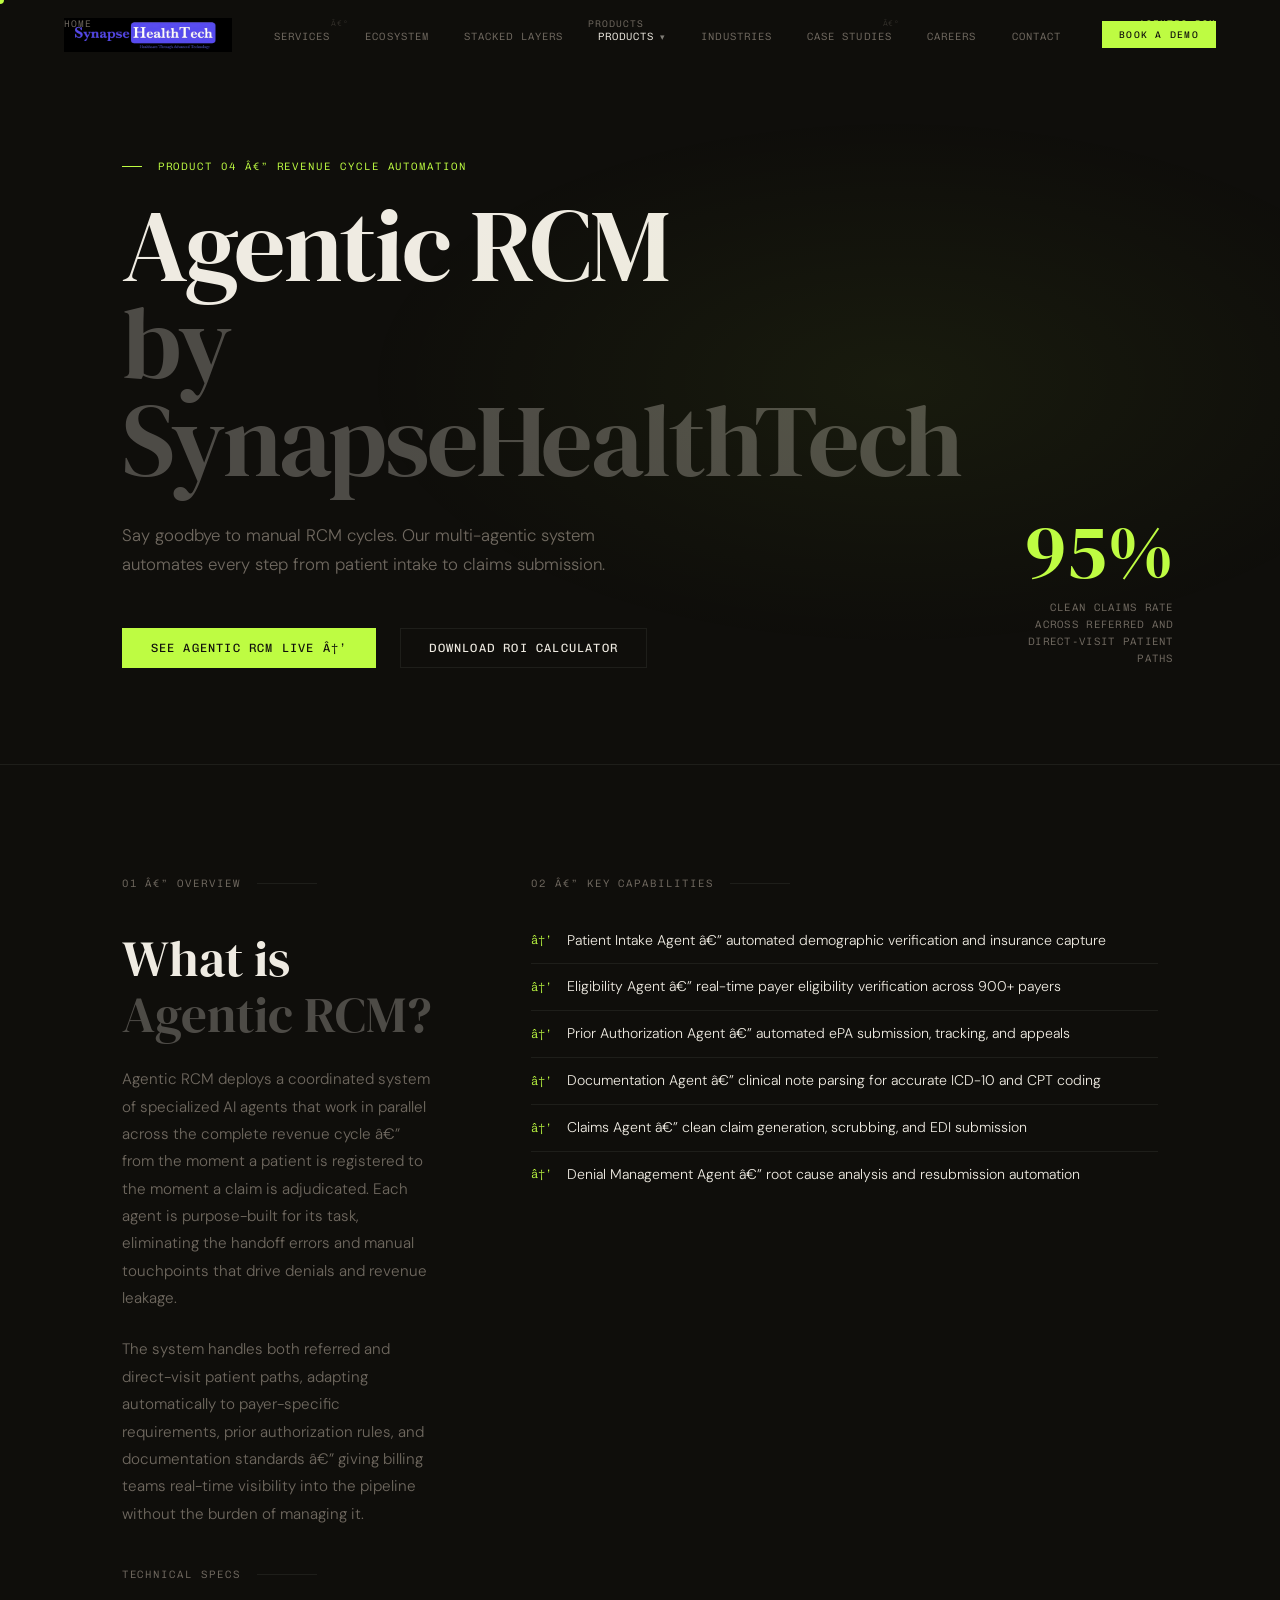
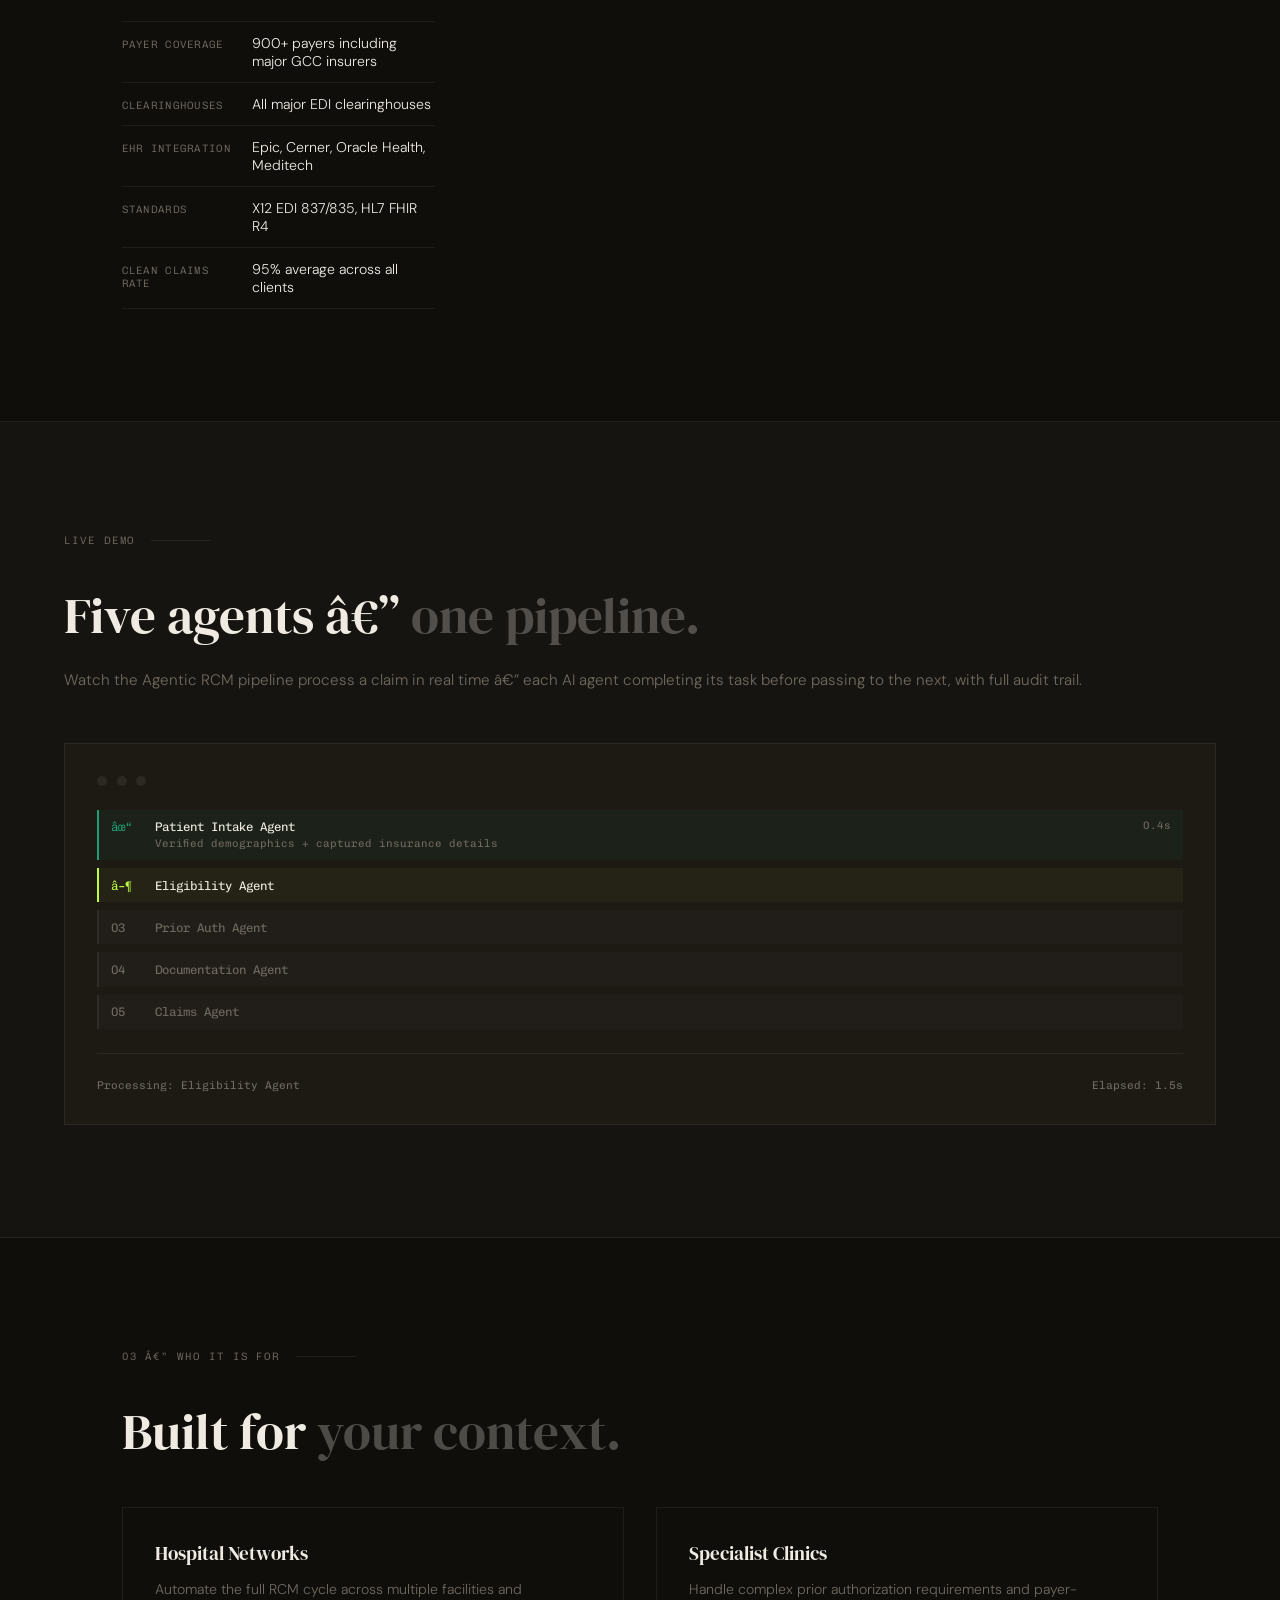
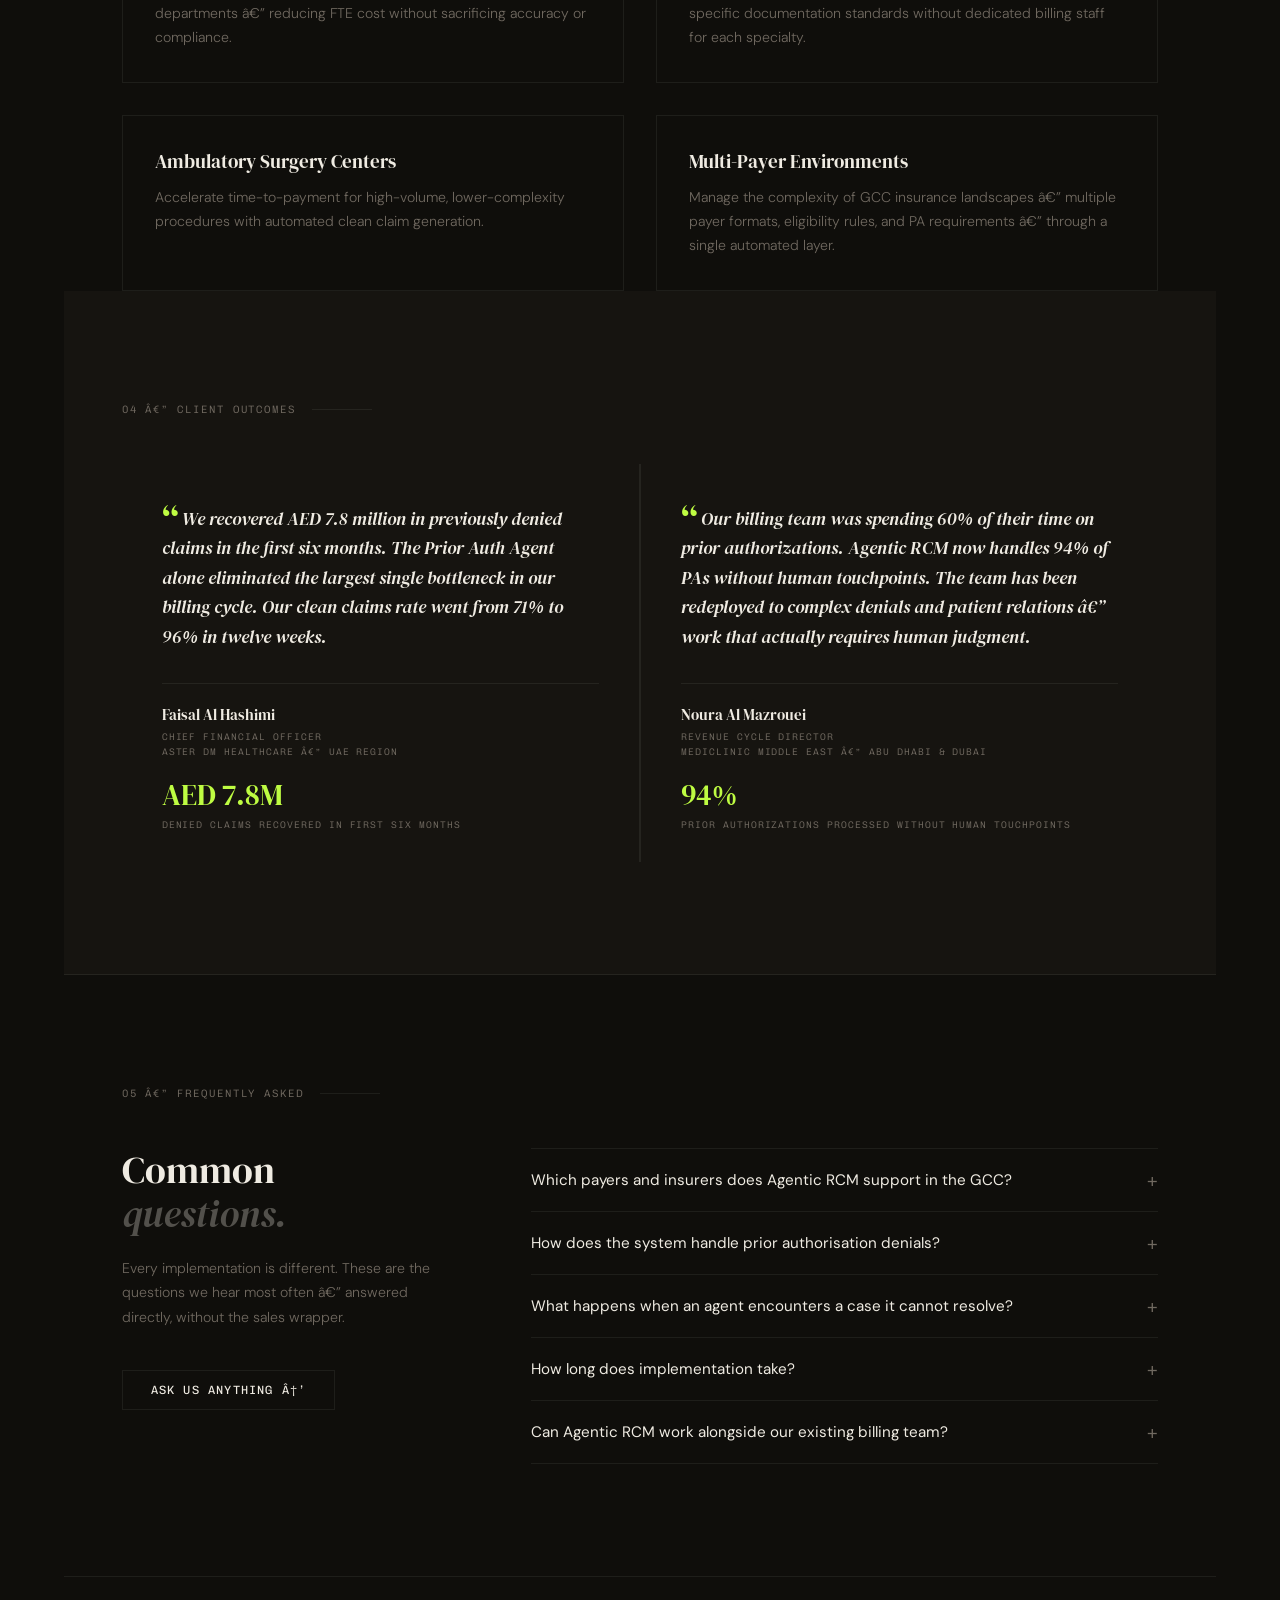
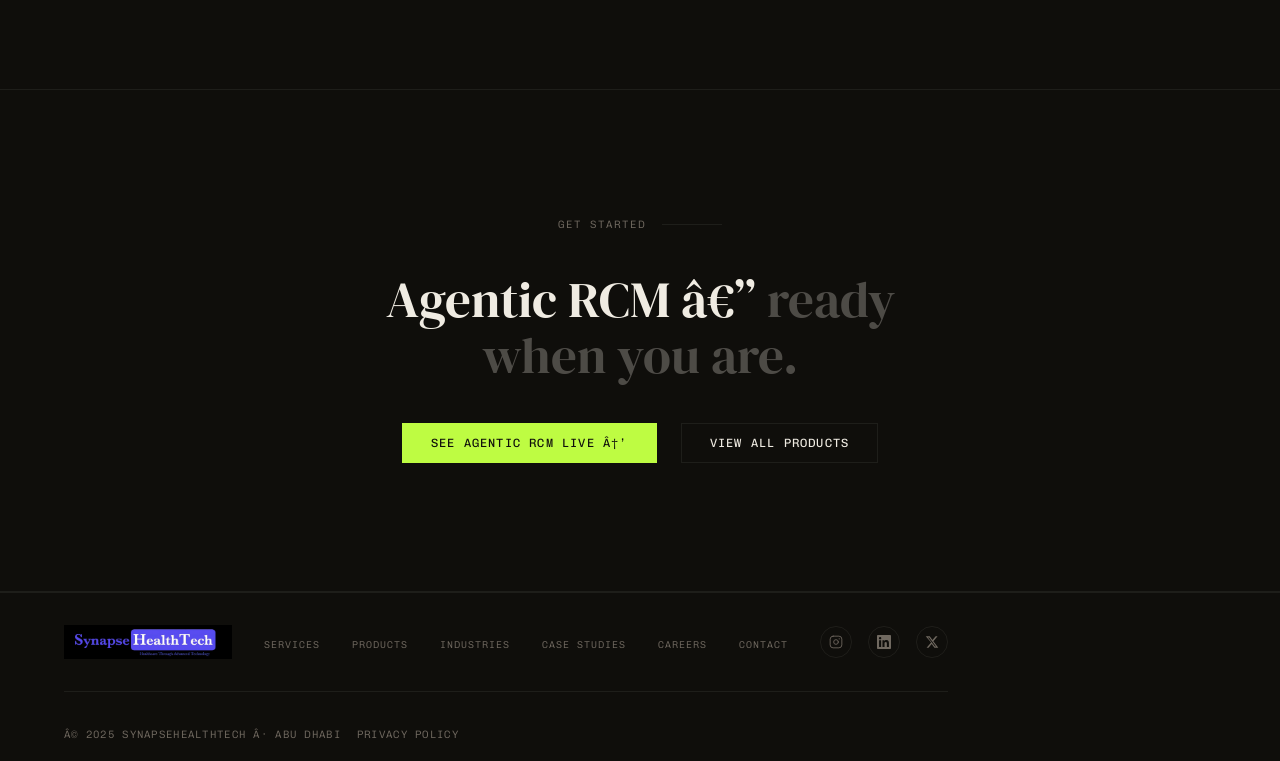
==== commit 3e4f798d: "Remove incorrect base href from all pages" ====
--- a/agentic-rcm.html
+++ b/agentic-rcm.html
@@ -1,21 +1,21 @@
-<!DOCTYPE html>
+﻿<!DOCTYPE html>
 <html lang="en">
 <head>
-<base href="/Product%20DropDown/">
+
 <meta charset="UTF-8">
 <meta name="viewport" content="width=device-width, initial-scale=1.0">
 <meta name="description" content="Multi-agentic RCM achieves 95% clean claims rates. Automates patient intake, eligibility, prior authorisation, clinical documentation parsing, and claims submission.">
 <meta property="og:type" content="website">
-<meta property="og:title" content="Agentic RCM — Revenue Cycle Automation | SynapseHealthTech">
+<meta property="og:title" content="Agentic RCM â€” Revenue Cycle Automation | SynapseHealthTech">
 <meta property="og:description" content="Multi-agentic RCM achieves 95% clean claims rates. Automates patient intake, eligibility, prior authorisation, clinical documentation parsing, and claims submission.">
 <meta property="og:url" content="https://synapsehealthtech.com/agentic-rcm/">
 <meta property="og:image" content="https://synapsehealthtech.com/assets/og-cover.png">
 <meta property="og:site_name" content="SynapseHealthTech">
 <meta name="twitter:card" content="summary_large_image">
-<meta name="twitter:title" content="Agentic RCM — Revenue Cycle Automation | SynapseHealthTech">
+<meta name="twitter:title" content="Agentic RCM â€” Revenue Cycle Automation | SynapseHealthTech">
 <meta name="twitter:description" content="Multi-agentic RCM achieves 95% clean claims rates. Automates patient intake, eligibility, prior authorisation, clinical documentation parsing, and claims submission.">
 <meta name="twitter:image" content="https://synapsehealthtech.com/assets/og-cover.png">
-<title>Agentic RCM — SynapseHealthTech</title>
+<title>Agentic RCM â€” SynapseHealthTech</title>
 <link rel="preconnect" href="https://fonts.googleapis.com">
 <link rel="preconnect" href="https://fonts.gstatic.com" crossorigin>
 <link href="https://fonts.googleapis.com/css2?family=DM+Serif+Display:ital@0;1&family=Chivo+Mono:wght@300;400&family=DM+Sans:opsz,wght@9..40,300;9..40,400;9..40,500&display=swap" rel="stylesheet">
@@ -56,7 +56,7 @@
 .feat-list{list-style:none;display:flex;flex-direction:column;gap:.75rem;margin-top:.5rem}
 .feat-item{font-size:.88rem;font-weight:300;color:var(--fg);display:flex;align-items:start;gap:.9rem;padding-bottom:.75rem;border-bottom:1px solid var(--ln);line-height:1.55}
 .feat-item:last-child{border-bottom:none}
-.feat-item::before{content:'→';font-family:'Chivo Mono',monospace;font-size:.75rem;color:var(--a);flex-shrink:0;margin-top:.15em}
+.feat-item::before{content:'â†’';font-family:'Chivo Mono',monospace;font-size:.75rem;color:var(--a);flex-shrink:0;margin-top:.15em}
 .spec-grid{display:grid;gap:0}
 .spec-row{display:grid;grid-template-columns:1fr 1.6fr;gap:1rem;padding:.75rem 0;border-bottom:1px solid var(--ln);align-items:baseline}
 .spec-row:first-child{border-top:1px solid var(--ln)}
@@ -79,18 +79,18 @@
   <div class="ct">
     <nav class="breadcrumb" aria-label="breadcrumb">
     <a href="index.html">Home</a>
-    <span class="breadcrumb-sep">›</span>
+    <span class="breadcrumb-sep">â€º</span>
     <a href="products.html">Products</a>
-    <span class="breadcrumb-sep">›</span>
+    <span class="breadcrumb-sep">â€º</span>
     <span class="breadcrumb-curr">Agentic RCM</span>
   </nav>
-    <div class="prod-pretag fade">Product 04 — Revenue Cycle Automation</div>
+    <div class="prod-pretag fade">Product 04 â€” Revenue Cycle Automation</div>
     <div class="prod-hero-inner">
       <div>
         <h1 class="prod-hero-h1 fade">Agentic RCM<br><em>by SynapseHealthTech</em></h1>
         <p class="prod-hero-sub fade d1">Say goodbye to manual RCM cycles. Our multi-agentic system automates every step from patient intake to claims submission.</p>
         <div class="prod-hero-acts fade d2">
-          <a href="contact.html" class="btn-filled">See Agentic RCM live →</a>
+          <a href="contact.html" class="btn-filled">See Agentic RCM live â†’</a>
           <a href="contact.html" class="btn-ghost">Download ROI calculator</a>
         </div>
       </div>
@@ -107,10 +107,10 @@
   <div class="ct">
     <div class="prod-sec2-inner">
       <div>
-        <div class="prod-sec-label fade">01 — Overview</div>
+        <div class="prod-sec-label fade">01 â€” Overview</div>
         <h2 class="prod-sec-h2 fade">What is <em>Agentic RCM?</em></h2>
-        <p class="prod-body fade">Agentic RCM deploys a coordinated system of specialized AI agents that work in parallel across the complete revenue cycle — from the moment a patient is registered to the moment a claim is adjudicated. Each agent is purpose-built for its task, eliminating the handoff errors and manual touchpoints that drive denials and revenue leakage.</p>
-        <p class="prod-body fade">The system handles both referred and direct-visit patient paths, adapting automatically to payer-specific requirements, prior authorization rules, and documentation standards — giving billing teams real-time visibility into the pipeline without the burden of managing it.</p>
+        <p class="prod-body fade">Agentic RCM deploys a coordinated system of specialized AI agents that work in parallel across the complete revenue cycle â€” from the moment a patient is registered to the moment a claim is adjudicated. Each agent is purpose-built for its task, eliminating the handoff errors and manual touchpoints that drive denials and revenue leakage.</p>
+        <p class="prod-body fade">The system handles both referred and direct-visit patient paths, adapting automatically to payer-specific requirements, prior authorization rules, and documentation standards â€” giving billing teams real-time visibility into the pipeline without the burden of managing it.</p>
         <div style="margin-top:2.5rem">
           <div class="prod-sec-label fade">Technical specs</div>
           <div class="spec-grid fade"><div class="spec-row"><div class="spec-key">Payer Coverage</div><div class="spec-val">900+ payers including major GCC insurers</div></div>
@@ -121,13 +121,13 @@
         </div>
       </div>
       <div>
-        <div class="prod-sec-label fade">02 — Key capabilities</div>
-        <ul class="feat-list"><li class="feat-item">Patient Intake Agent — automated demographic verification and insurance capture</li>
-<li class="feat-item">Eligibility Agent — real-time payer eligibility verification across 900+ payers</li>
-<li class="feat-item">Prior Authorization Agent — automated ePA submission, tracking, and appeals</li>
-<li class="feat-item">Documentation Agent — clinical note parsing for accurate ICD-10 and CPT coding</li>
-<li class="feat-item">Claims Agent — clean claim generation, scrubbing, and EDI submission</li>
-<li class="feat-item">Denial Management Agent — root cause analysis and resubmission automation</li></ul>
+        <div class="prod-sec-label fade">02 â€” Key capabilities</div>
+        <ul class="feat-list"><li class="feat-item">Patient Intake Agent â€” automated demographic verification and insurance capture</li>
+<li class="feat-item">Eligibility Agent â€” real-time payer eligibility verification across 900+ payers</li>
+<li class="feat-item">Prior Authorization Agent â€” automated ePA submission, tracking, and appeals</li>
+<li class="feat-item">Documentation Agent â€” clinical note parsing for accurate ICD-10 and CPT coding</li>
+<li class="feat-item">Claims Agent â€” clean claim generation, scrubbing, and EDI submission</li>
+<li class="feat-item">Denial Management Agent â€” root cause analysis and resubmission automation</li></ul>
       </div>
     </div>
   </div>
@@ -136,8 +136,8 @@
 <div class="demo-section">
   <div class="demo-inner">
     <div class="prod-sec-label fade">Live demo</div>
-    <div class="prod-sec-h2 fade">Five agents — <em>one pipeline.</em></div>
-    <p class="prod-body fade">Watch the Agentic RCM pipeline process a claim in real time — each AI agent completing its task before passing to the next, with full audit trail.</p>
+    <div class="prod-sec-h2 fade">Five agents â€” <em>one pipeline.</em></div>
+    <p class="prod-body fade">Watch the Agentic RCM pipeline process a claim in real time â€” each AI agent completing its task before passing to the next, with full audit trail.</p>
     <div class="demo-window fade d1">
       <div class="demo-bar"><div class="demo-dot"></div><div class="demo-dot"></div><div class="demo-dot"></div></div>
       <div id="rcm-pipeline" style="font-size:.78rem;display:flex;flex-direction:column;gap:.5rem"></div>
@@ -151,9 +151,9 @@
 <script>
 const rcmAgents=[
   {name:'Patient Intake Agent',task:'Verified demographics + captured insurance details',time:'0.4s',icon:'01'},
-  {name:'Eligibility Agent',task:'Confirmed active coverage — Daman Enhanced (Group)',time:'1.1s',icon:'02'},
-  {name:'Prior Auth Agent',task:'ePA submitted and approved — Auth #DA-2024-88341',time:'3.8s',icon:'03'},
-  {name:'Documentation Agent',task:'Parsed clinical notes → ICD-10: M54.5, CPT: 99214',time:'0.9s',icon:'04'},
+  {name:'Eligibility Agent',task:'Confirmed active coverage â€” Daman Enhanced (Group)',time:'1.1s',icon:'02'},
+  {name:'Prior Auth Agent',task:'ePA submitted and approved â€” Auth #DA-2024-88341',time:'3.8s',icon:'03'},
+  {name:'Documentation Agent',task:'Parsed clinical notes â†’ ICD-10: M54.5, CPT: 99214',time:'0.9s',icon:'04'},
   {name:'Claims Agent',task:'Clean claim generated + submitted via EDI 837P',time:'0.3s',icon:'05'},
 ];
 let ra=0,elapsed=0,tickTimer=null,advTimer=null;
@@ -168,7 +168,7 @@
     var bg=done?'rgba(29,158,117,.06)':active?'rgba(190,252,66,.04)':'rgba(255,255,255,.02)';
     var border=done?'#1D9E75':active?'var(--a)':'var(--ln)';
     var iconColor=done?'#1D9E75':active?'var(--a)':'var(--sub)';
-    var iconLabel=done?'✓':active?'▶':a.icon;
+    var iconLabel=done?'âœ“':active?'â–¶':a.icon;
     var nameColor=done||active?'var(--fg)':'var(--sub)';
     var taskLine=done?('<div style="color:var(--sub);font-size:.68rem;margin-top:.2rem">'+a.task+'</div>'):'';
     var timeLabel=done?a.time:'';
@@ -181,7 +181,7 @@
   if(status){
     status.textContent=ra<rcmAgents.length
       ?'Processing: '+rcmAgents[ra].name
-      :'✓ Claim submitted — clean claim, no edits required';
+      :'âœ“ Claim submitted â€” clean claim, no edits required';
   }
 }
 
@@ -217,31 +217,31 @@
 <!-- USE CASES -->
 <section class="prod-sec2">
   <div class="ct">
-    <div class="prod-sec-label fade">03 — Who it is for</div>
+    <div class="prod-sec-label fade">03 â€” Who it is for</div>
     <h2 class="prod-sec-h2 fade">Built for <em>your context.</em></h2>
-    <div class="use-grid" style="margin-top:3rem"><div class="use-card fade"><div class="use-card-h">Hospital Networks</div><p class="use-card-p">Automate the full RCM cycle across multiple facilities and departments — reducing FTE cost without sacrificing accuracy or compliance.</p></div>
+    <div class="use-grid" style="margin-top:3rem"><div class="use-card fade"><div class="use-card-h">Hospital Networks</div><p class="use-card-p">Automate the full RCM cycle across multiple facilities and departments â€” reducing FTE cost without sacrificing accuracy or compliance.</p></div>
 <div class="use-card fade"><div class="use-card-h">Specialist Clinics</div><p class="use-card-p">Handle complex prior authorization requirements and payer-specific documentation standards without dedicated billing staff for each specialty.</p></div>
 <div class="use-card fade"><div class="use-card-h">Ambulatory Surgery Centers</div><p class="use-card-p">Accelerate time-to-payment for high-volume, lower-complexity procedures with automated clean claim generation.</p></div>
-<div class="use-card fade"><div class="use-card-h">Multi-Payer Environments</div><p class="use-card-p">Manage the complexity of GCC insurance landscapes — multiple payer formats, eligibility rules, and PA requirements — through a single automated layer.</p></div></div>
+<div class="use-card fade"><div class="use-card-h">Multi-Payer Environments</div><p class="use-card-p">Manage the complexity of GCC insurance landscapes â€” multiple payer formats, eligibility rules, and PA requirements â€” through a single automated layer.</p></div></div>
   </div>
 <section class="testi-section">
   <div class="testi-inner">
-    <div class="prod-sec-label fade">04 — Client outcomes</div>
+    <div class="prod-sec-label fade">04 â€” Client outcomes</div>
     <div class="testi-grid">
       <div class="testi-card fade">
         <p class="testi-q">We recovered AED 7.8 million in previously denied claims in the first six months. The Prior Auth Agent alone eliminated the largest single bottleneck in our billing cycle. Our clean claims rate went from 71% to 96% in twelve weeks.</p>
         <div class="testi-meta">
           <div class="testi-name">Faisal Al Hashimi</div>
-          <div class="testi-role">Chief Financial Officer<br>Aster DM Healthcare — UAE Region</div>
+          <div class="testi-role">Chief Financial Officer<br>Aster DM Healthcare â€” UAE Region</div>
           <div class="testi-outcome">AED 7.8M</div>
           <div class="testi-outcome-l">Denied claims recovered in first six months</div>
         </div>
       </div>
       <div class="testi-card fade d1">
-        <p class="testi-q">Our billing team was spending 60% of their time on prior authorizations. Agentic RCM now handles 94% of PAs without human touchpoints. The team has been redeployed to complex denials and patient relations — work that actually requires human judgment.</p>
+        <p class="testi-q">Our billing team was spending 60% of their time on prior authorizations. Agentic RCM now handles 94% of PAs without human touchpoints. The team has been redeployed to complex denials and patient relations â€” work that actually requires human judgment.</p>
         <div class="testi-meta">
           <div class="testi-name">Noura Al Mazrouei</div>
-          <div class="testi-role">Revenue Cycle Director<br>Mediclinic Middle East — Abu Dhabi &amp; Dubai</div>
+          <div class="testi-role">Revenue Cycle Director<br>Mediclinic Middle East â€” Abu Dhabi &amp; Dubai</div>
           <div class="testi-outcome">94%</div>
           <div class="testi-outcome-l">Prior authorizations processed without human touchpoints</div>
         </div>
@@ -252,19 +252,19 @@
 
 <section class="faq-section">
   <div class="faq-inner">
-    <div class="prod-sec-label fade">05 — Frequently asked</div>
+    <div class="prod-sec-label fade">05 â€” Frequently asked</div>
     <div class="faq-layout">
       <div>
         <h2 class="faq-intro-h fade">Common <em>questions.</em></h2>
-        <p class="faq-intro-p fade">Every implementation is different. These are the questions we hear most often — answered directly, without the sales wrapper.</p>
+        <p class="faq-intro-p fade">Every implementation is different. These are the questions we hear most often â€” answered directly, without the sales wrapper.</p>
         <div style="margin-top:2.5rem" class="fade d1">
-          <a href="contact.html" class="btn-ghost" style="display:inline-flex">Ask us anything →</a>
+          <a href="contact.html" class="btn-ghost" style="display:inline-flex">Ask us anything â†’</a>
         </div>
       </div>
       <div class="faq-list">
     <div class="faq-item">
       <div class="faq-q"><span class="faq-q-text">Which payers and insurers does Agentic RCM support in the GCC?</span><span class="faq-icon">+</span></div>
-      <div class="faq-a"><p class="faq-a-text">Agentic RCM is pre-configured for all major GCC insurers — Daman, AXA Gulf, MetLife, Bupa Arabia, Tawuniya, Nextcare, and all direct-billing payers across the UAE, Saudi Arabia, Bahrain, Kuwait, and Qatar. The system also connects to all major international payers and clearinghouses for cross-border billing. New payer configurations are typically added within 5 business days upon request.</p></div>
+      <div class="faq-a"><p class="faq-a-text">Agentic RCM is pre-configured for all major GCC insurers â€” Daman, AXA Gulf, MetLife, Bupa Arabia, Tawuniya, Nextcare, and all direct-billing payers across the UAE, Saudi Arabia, Bahrain, Kuwait, and Qatar. The system also connects to all major international payers and clearinghouses for cross-border billing. New payer configurations are typically added within 5 business days upon request.</p></div>
     </div>
     <div class="faq-item">
       <div class="faq-q"><span class="faq-q-text">How does the system handle prior authorisation denials?</span><span class="faq-icon">+</span></div>
@@ -272,15 +272,15 @@
     </div>
     <div class="faq-item">
       <div class="faq-q"><span class="faq-q-text">What happens when an agent encounters a case it cannot resolve?</span><span class="faq-icon">+</span></div>
-      <div class="faq-a"><p class="faq-a-text">Every agent has a defined confidence threshold. When a case falls below that threshold — typically due to incomplete data, payer-specific rules not in the training set, or a novel denial type — the case is flagged and routed to a human reviewer with a full context summary. The case is never dropped or silently failed. All escalations are tracked in the audit log, and the reviewer's resolution feeds back into the agent's improvement cycle.</p></div>
+      <div class="faq-a"><p class="faq-a-text">Every agent has a defined confidence threshold. When a case falls below that threshold â€” typically due to incomplete data, payer-specific rules not in the training set, or a novel denial type â€” the case is flagged and routed to a human reviewer with a full context summary. The case is never dropped or silently failed. All escalations are tracked in the audit log, and the reviewer's resolution feeds back into the agent's improvement cycle.</p></div>
     </div>
     <div class="faq-item">
       <div class="faq-q"><span class="faq-q-text">How long does implementation take?</span><span class="faq-icon">+</span></div>
-      <div class="faq-a"><p class="faq-a-text">Standard implementations with Epic or Cerner integrations are complete in 6–8 weeks: 2 weeks for EHR integration and data mapping, 2 weeks for payer credential configuration and sandbox testing, 2 weeks for parallel running alongside existing workflows, and go-live. Implementations with legacy or non-standard billing systems are scoped individually but typically run 10–14 weeks.</p></div>
+      <div class="faq-a"><p class="faq-a-text">Standard implementations with Epic or Cerner integrations are complete in 6â€“8 weeks: 2 weeks for EHR integration and data mapping, 2 weeks for payer credential configuration and sandbox testing, 2 weeks for parallel running alongside existing workflows, and go-live. Implementations with legacy or non-standard billing systems are scoped individually but typically run 10â€“14 weeks.</p></div>
     </div>
     <div class="faq-item">
       <div class="faq-q"><span class="faq-q-text">Can Agentic RCM work alongside our existing billing team?</span><span class="faq-icon">+</span></div>
-      <div class="faq-a"><p class="faq-a-text">Yes — and this is how most clients start. Agentic RCM is designed as an augmentation layer, not a replacement system. Your billing team retains full oversight through the dashboard and handles the escalated cases the agents flag. Over time, as the system learns your payer mix and documentation patterns, the volume of manual touchpoints decreases. Most clients see 60–80% reduction in manual billing steps within the first 90 days.</p></div>
+      <div class="faq-a"><p class="faq-a-text">Yes â€” and this is how most clients start. Agentic RCM is designed as an augmentation layer, not a replacement system. Your billing team retains full oversight through the dashboard and handles the escalated cases the agents flag. Over time, as the system learns your payer mix and documentation patterns, the volume of manual touchpoints decreases. Most clients see 60â€“80% reduction in manual billing steps within the first 90 days.</p></div>
     </div>
       </div>
     </div>
@@ -293,9 +293,9 @@
 <section style="padding:8rem 5%;text-align:center;border-bottom:1px solid var(--ln)">
   <div class="ct">
     <div class="prod-sec-label fade" style="justify-content:center">Get started</div>
-    <h2 class="prod-sec-h2 fade" style="text-align:center;max-width:600px;margin:0 auto 2.5rem">Agentic RCM — <em>ready when you are.</em></h2>
+    <h2 class="prod-sec-h2 fade" style="text-align:center;max-width:600px;margin:0 auto 2.5rem">Agentic RCM â€” <em>ready when you are.</em></h2>
     <div style="display:flex;gap:1.5rem;justify-content:center;flex-wrap:wrap" class="fade d1">
-      <a href="contact.html" class="btn-filled">See Agentic RCM live →</a>
+      <a href="contact.html" class="btn-filled">See Agentic RCM live â†’</a>
       <a href="products.html" class="btn-ghost">View all products</a>
     </div>
   </div>
@@ -322,7 +322,7 @@
     </div>
   </div>
   <div class="ft-bottom">
-    <span class="fc">© 2025 SynapseHealthTech · Abu Dhabi</span>
+    <span class="fc">Â© 2025 SynapseHealthTech Â· Abu Dhabi</span>
     <a href="#" class="fc-link">Privacy Policy</a>
   </div>
 </footer>
@@ -339,13 +339,13 @@
 if(menuBtn){menuBtn.addEventListener('click',()=>{const open=document.body.classList.toggle('menu-open');menuBtn.setAttribute('aria-expanded',open);document.body.style.overflow=open?'hidden':''});document.querySelectorAll('.nl a').forEach(a=>{a.addEventListener('click',()=>{document.body.classList.remove('menu-open');document.body.style.overflow='';menuBtn.setAttribute('aria-expanded',false)})});document.addEventListener('keydown',e=>{if(e.key==='Escape'&&document.body.classList.contains('menu-open')){document.body.classList.remove('menu-open');document.body.style.overflow='';menuBtn.setAttribute('aria-expanded',false)}});}
 if(window.matchMedia('(hover: none)').matches){const d=document.getElementById('dot');if(d)d.style.display='none';}
 
-// ── PRODUCTS DROPDOWN ──
+// â”€â”€ PRODUCTS DROPDOWN â”€â”€
 document.querySelectorAll('.nl-drop').forEach(function(d){
   d.addEventListener('mouseenter',function(){d.classList.add('open')});
   d.addEventListener('mouseleave',function(){d.classList.remove('open')});
 });
 
-// ── FAQ ACCORDION ──
+// â”€â”€ FAQ ACCORDION â”€â”€
 document.querySelectorAll('.faq-item').forEach(function(item){
   item.querySelector('.faq-q').addEventListener('click',function(){
     var isOpen=item.classList.contains('open');
@@ -355,4 +355,4 @@
 });
 </script>
 </body>
-</html>+</html>
